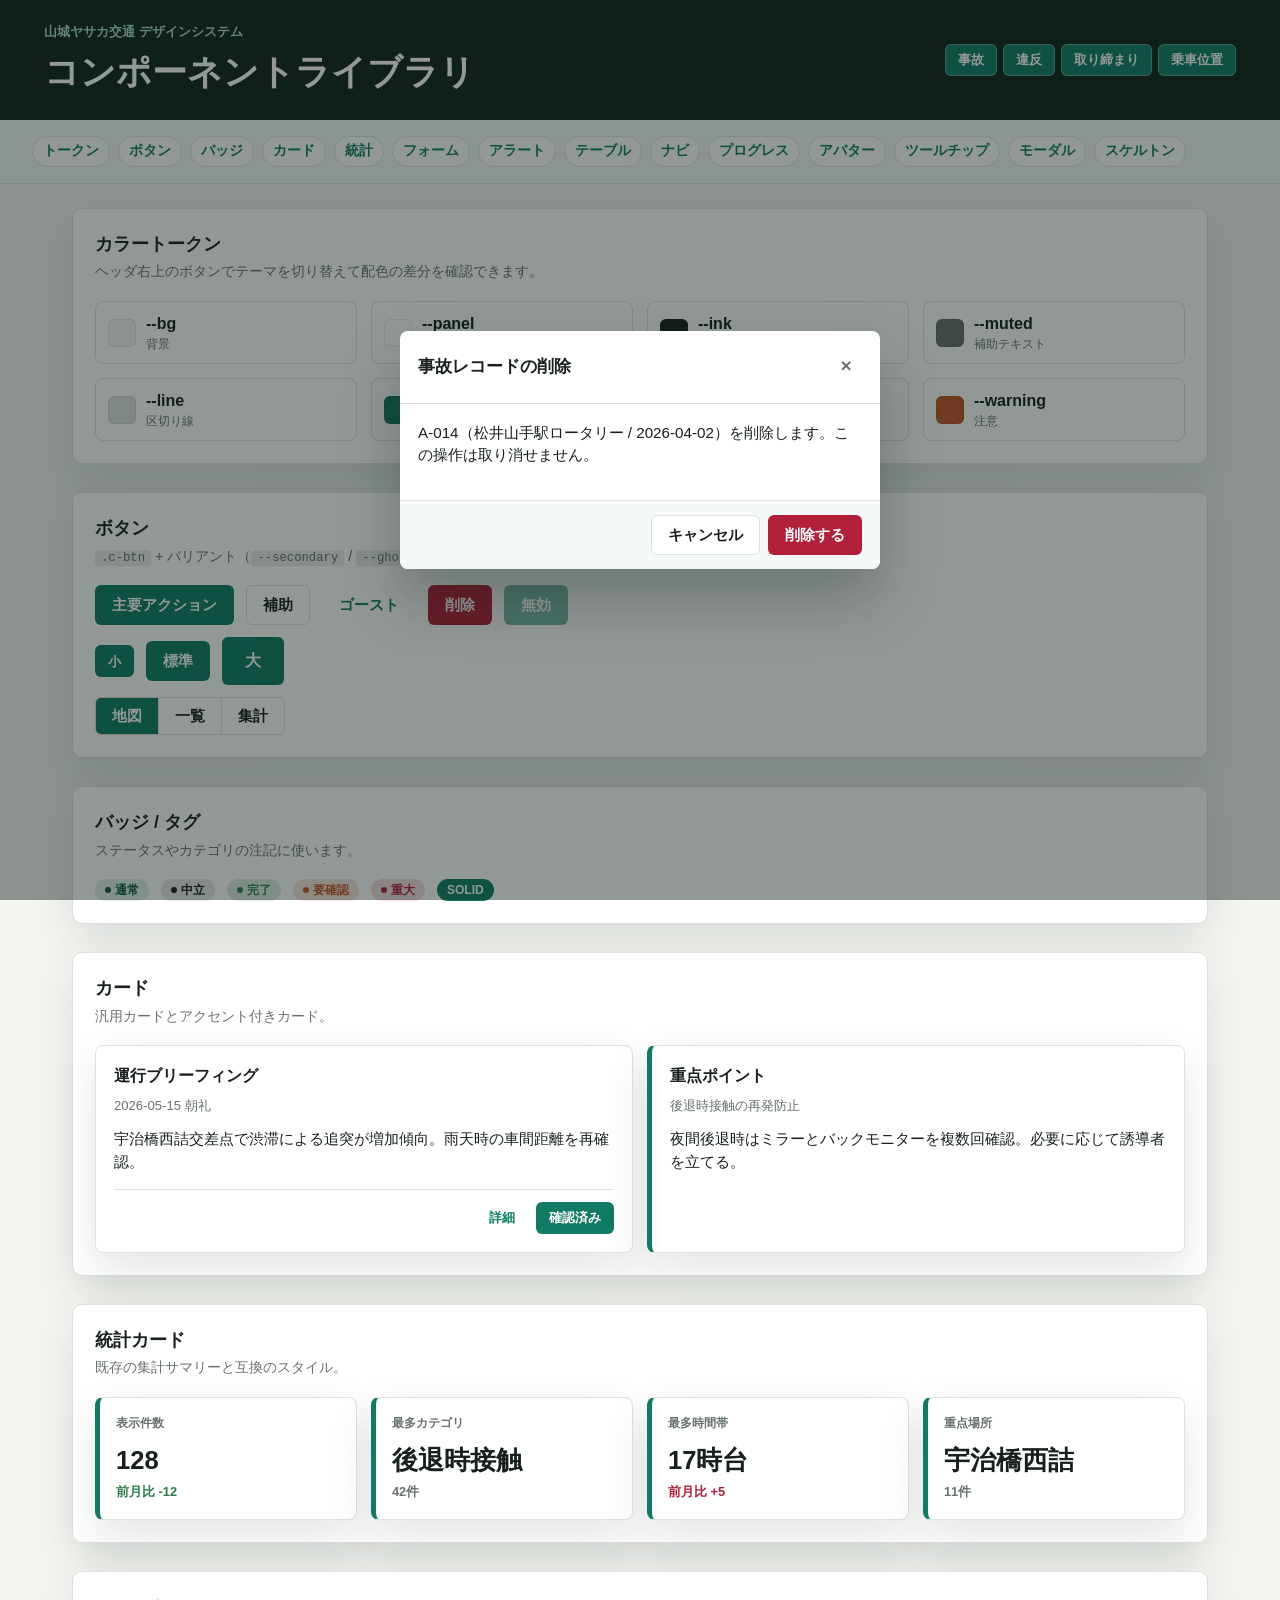
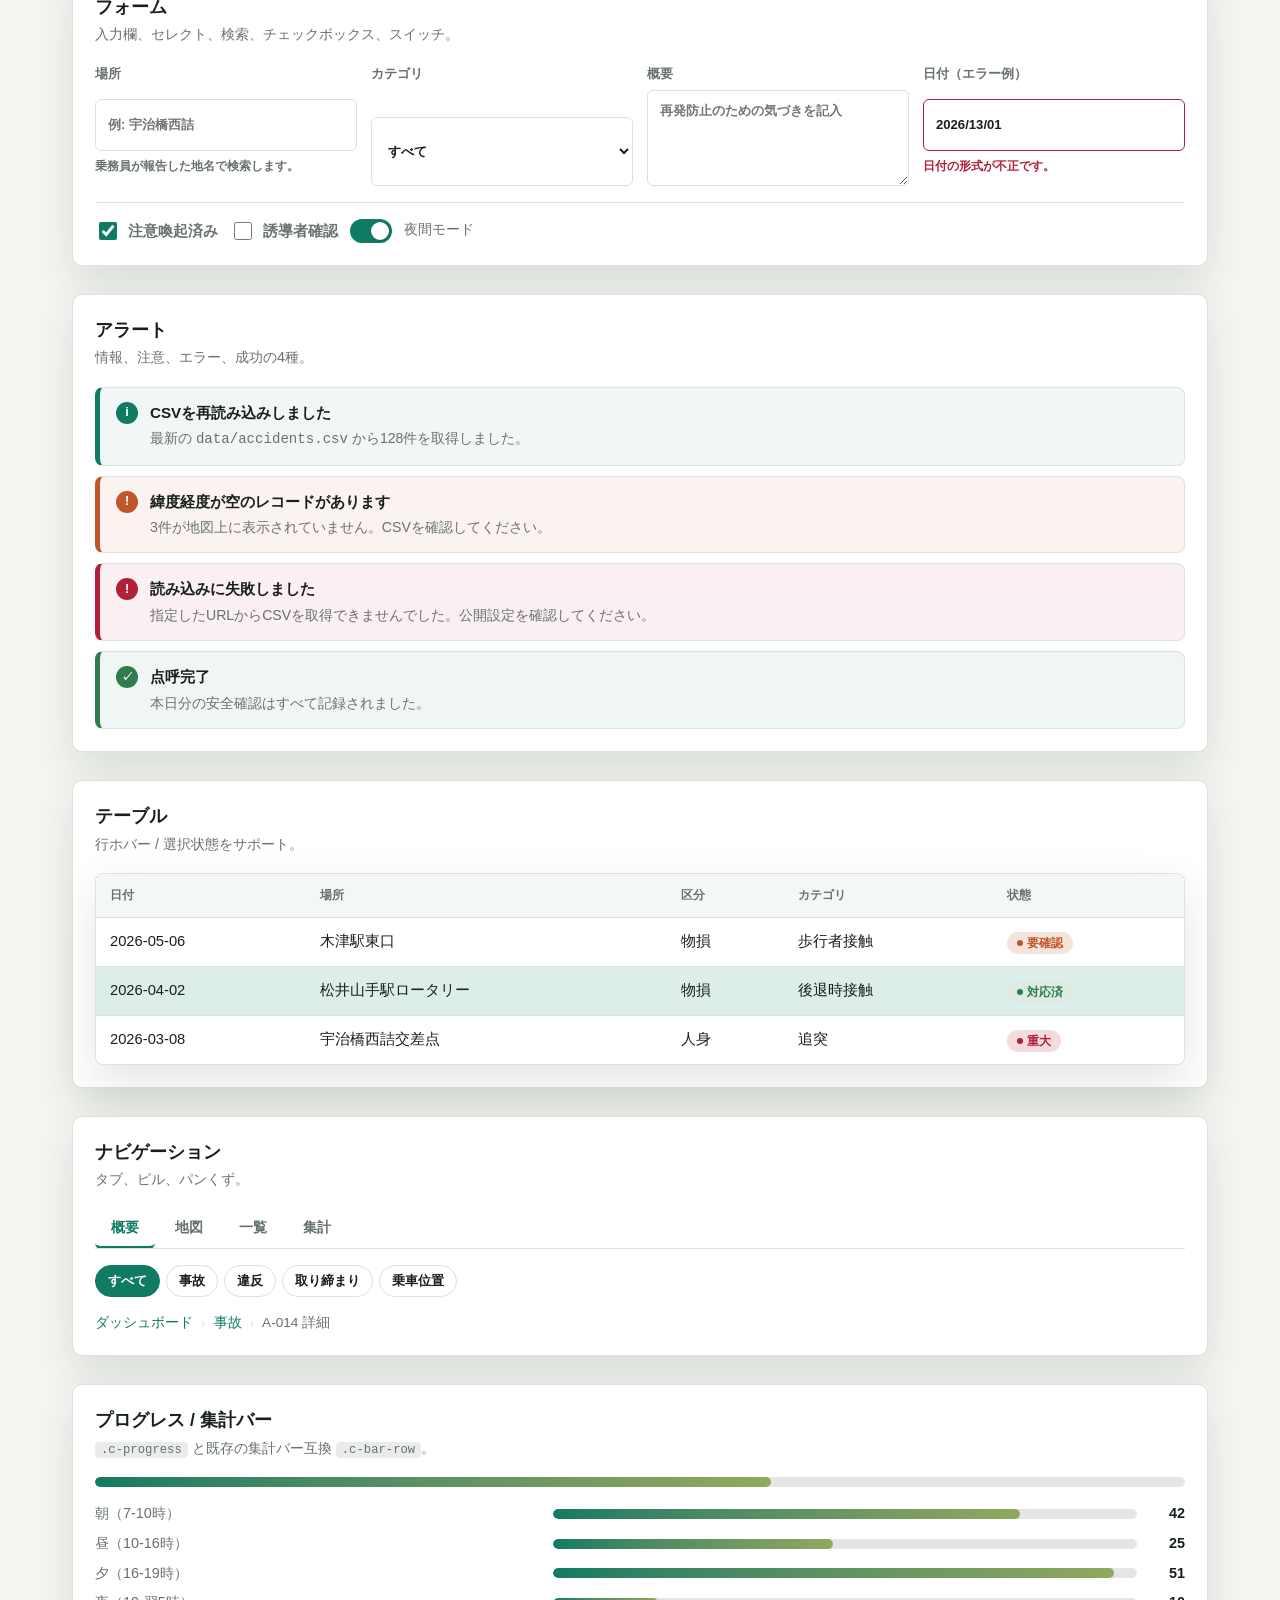
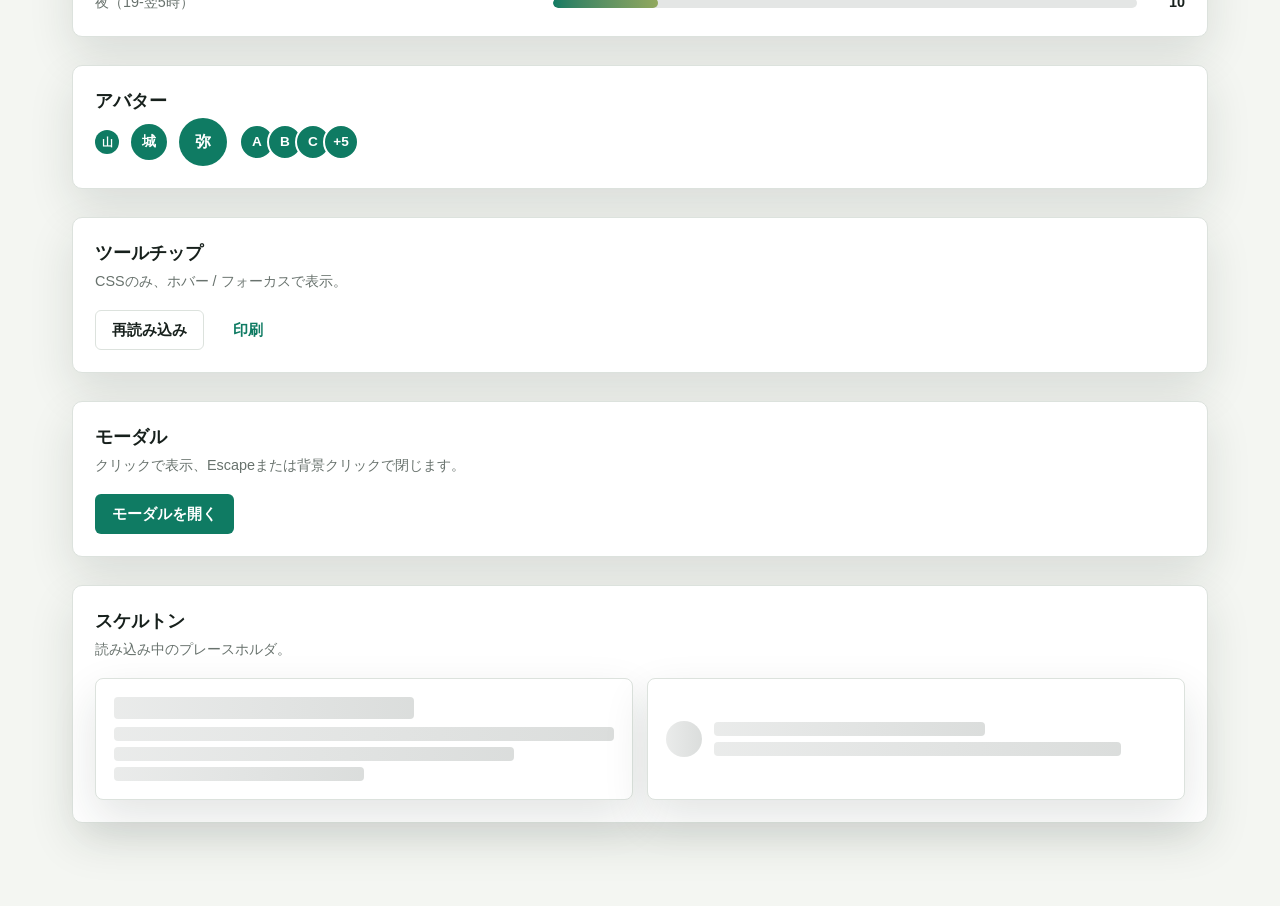
==== components.html @ 0c198033 "コンポーネントライブラリとショーケースページを追加 既存の styles.css のテーマ変数（--accent / --panel / --line など）に乗る形で、 ボタン・バッジ・カード・統計" ====
<!doctype html>
<html lang="ja">
  <head>
    <meta charset="utf-8">
    <meta name="viewport" content="width=device-width, initial-scale=1">
    <title>コンポーネントライブラリ | 山城ヤサカ交通</title>
    <link rel="stylesheet" href="./src/styles.css">
    <link rel="stylesheet" href="./src/components.css">
    <style>
      /* showcase-only layout */
      body { padding-bottom: 60px; }
      .showcase-main {
        padding: 24px clamp(12px, 3vw, 32px);
        display: grid;
        gap: 28px;
        max-width: 1200px;
        margin: 0 auto;
      }
      .showcase-section {
        background: var(--panel);
        border: 1px solid var(--line);
        border-radius: 10px;
        box-shadow: var(--shadow);
        padding: 22px;
      }
      .showcase-section > h2 {
        margin: 0 0 4px;
        font-size: 1.1rem;
      }
      .showcase-section > p.lede {
        margin: 0 0 18px;
        color: var(--muted);
        font-size: 0.9rem;
      }
      .showcase-row {
        display: flex;
        flex-wrap: wrap;
        gap: 12px;
        align-items: center;
        margin-bottom: 12px;
      }
      .showcase-row:last-child { margin-bottom: 0; }
      .showcase-grid {
        display: grid;
        gap: 14px;
        grid-template-columns: repeat(auto-fit, minmax(220px, 1fr));
      }
      .showcase-toc {
        display: flex;
        flex-wrap: wrap;
        gap: 8px;
        padding: 16px clamp(12px, 3vw, 32px);
        background: color-mix(in srgb, var(--accent) 6%, var(--panel));
        border-bottom: 1px solid var(--line);
      }
      .showcase-toc a {
        color: var(--accent);
        text-decoration: none;
        font-weight: 700;
        font-size: 0.85rem;
        padding: 4px 10px;
        border-radius: 999px;
        border: 1px solid var(--line);
        background: var(--panel);
      }
      .theme-picker {
        display: flex;
        gap: 6px;
      }
      .theme-picker button {
        min-height: 32px;
        padding: 0 12px;
        font-size: 0.82rem;
      }
      code.token {
        background: color-mix(in srgb, var(--muted) 14%, var(--panel));
        padding: 1px 6px;
        border-radius: 4px;
        font-size: 0.85em;
      }
      .swatch {
        display: flex;
        align-items: center;
        gap: 10px;
        padding: 10px 12px;
        border: 1px solid var(--line);
        border-radius: 8px;
        background: var(--panel);
      }
      .swatch__chip {
        width: 28px;
        height: 28px;
        border-radius: 6px;
        border: 1px solid rgba(0,0,0,0.08);
      }
      .swatch small {
        display: block;
        color: var(--muted);
        font-size: 0.72rem;
      }
    </style>
  </head>
  <body data-app="components" class="theme-accidents">
    <header class="app-header">
      <div>
        <p class="eyebrow">山城ヤサカ交通 デザインシステム</p>
        <h1>コンポーネントライブラリ</h1>
      </div>
      <div class="header-actions theme-picker" role="group" aria-label="テーマ切り替え">
        <button type="button" data-theme="theme-accidents" aria-pressed="true">事故</button>
        <button type="button" data-theme="theme-violations" aria-pressed="false">違反</button>
        <button type="button" data-theme="theme-enforcement" aria-pressed="false">取り締まり</button>
        <button type="button" data-theme="theme-pickups" aria-pressed="false">乗車位置</button>
      </div>
    </header>

    <nav class="showcase-toc" aria-label="セクション">
      <a href="#tokens">トークン</a>
      <a href="#buttons">ボタン</a>
      <a href="#badges">バッジ</a>
      <a href="#cards">カード</a>
      <a href="#stats">統計</a>
      <a href="#forms">フォーム</a>
      <a href="#alerts">アラート</a>
      <a href="#tables">テーブル</a>
      <a href="#nav">ナビ</a>
      <a href="#progress">プログレス</a>
      <a href="#avatars">アバター</a>
      <a href="#tooltip">ツールチップ</a>
      <a href="#modal">モーダル</a>
      <a href="#skeleton">スケルトン</a>
    </nav>

    <main class="showcase-main">

      <section class="showcase-section" id="tokens">
        <h2>カラートークン</h2>
        <p class="lede">ヘッダ右上のボタンでテーマを切り替えて配色の差分を確認できます。</p>
        <div class="showcase-grid">
          <div class="swatch"><span class="swatch__chip" style="background:var(--bg)"></span><div><strong>--bg</strong><small>背景</small></div></div>
          <div class="swatch"><span class="swatch__chip" style="background:var(--panel)"></span><div><strong>--panel</strong><small>パネル</small></div></div>
          <div class="swatch"><span class="swatch__chip" style="background:var(--ink)"></span><div><strong>--ink</strong><small>本文</small></div></div>
          <div class="swatch"><span class="swatch__chip" style="background:var(--muted)"></span><div><strong>--muted</strong><small>補助テキスト</small></div></div>
          <div class="swatch"><span class="swatch__chip" style="background:var(--line)"></span><div><strong>--line</strong><small>区切り線</small></div></div>
          <div class="swatch"><span class="swatch__chip" style="background:var(--accent)"></span><div><strong>--accent</strong><small>アクセント</small></div></div>
          <div class="swatch"><span class="swatch__chip" style="background:var(--accent-dark)"></span><div><strong>--accent-dark</strong><small>濃いアクセント</small></div></div>
          <div class="swatch"><span class="swatch__chip" style="background:var(--warning)"></span><div><strong>--warning</strong><small>注意</small></div></div>
        </div>
      </section>

      <section class="showcase-section" id="buttons">
        <h2>ボタン</h2>
        <p class="lede"><code class="token">.c-btn</code> + バリアント（<code class="token">--secondary</code> / <code class="token">--ghost</code> / <code class="token">--danger</code>）とサイズ（<code class="token">--sm</code> / <code class="token">--lg</code>）。</p>
        <div class="showcase-row">
          <button class="c-btn">主要アクション</button>
          <button class="c-btn c-btn--secondary">補助</button>
          <button class="c-btn c-btn--ghost">ゴースト</button>
          <button class="c-btn c-btn--danger">削除</button>
          <button class="c-btn" disabled>無効</button>
        </div>
        <div class="showcase-row">
          <button class="c-btn c-btn--sm">小</button>
          <button class="c-btn">標準</button>
          <button class="c-btn c-btn--lg">大</button>
        </div>
        <div class="showcase-row">
          <div class="c-btn-group" role="group" aria-label="表示切替">
            <button class="c-btn" aria-pressed="true">地図</button>
            <button class="c-btn" aria-pressed="false">一覧</button>
            <button class="c-btn" aria-pressed="false">集計</button>
          </div>
        </div>
      </section>

      <section class="showcase-section" id="badges">
        <h2>バッジ / タグ</h2>
        <p class="lede">ステータスやカテゴリの注記に使います。</p>
        <div class="showcase-row">
          <span class="c-badge">通常</span>
          <span class="c-badge c-badge--neutral">中立</span>
          <span class="c-badge c-badge--success">完了</span>
          <span class="c-badge c-badge--warning">要確認</span>
          <span class="c-badge c-badge--danger">重大</span>
          <span class="c-badge c-badge--solid c-badge--no-dot">SOLID</span>
        </div>
      </section>

      <section class="showcase-section" id="cards">
        <h2>カード</h2>
        <p class="lede">汎用カードとアクセント付きカード。</p>
        <div class="showcase-grid">
          <article class="c-card">
            <h3 class="c-card__title">運行ブリーフィング</h3>
            <p class="c-card__meta">2026-05-15 朝礼</p>
            <p class="c-card__body">宇治橋西詰交差点で渋滞による追突が増加傾向。雨天時の車間距離を再確認。</p>
            <footer class="c-card__footer">
              <button class="c-btn c-btn--ghost c-btn--sm">詳細</button>
              <button class="c-btn c-btn--sm">確認済み</button>
            </footer>
          </article>
          <article class="c-card c-card--accent">
            <h3 class="c-card__title">重点ポイント</h3>
            <p class="c-card__meta">後退時接触の再発防止</p>
            <p class="c-card__body">夜間後退時はミラーとバックモニターを複数回確認。必要に応じて誘導者を立てる。</p>
          </article>
        </div>
      </section>

      <section class="showcase-section" id="stats">
        <h2>統計カード</h2>
        <p class="lede">既存の集計サマリーと互換のスタイル。</p>
        <div class="showcase-grid">
          <article class="c-stat">
            <span class="c-stat__label">表示件数</span>
            <strong class="c-stat__value">128</strong>
            <span class="c-stat__delta c-stat__delta--down">前月比 -12</span>
          </article>
          <article class="c-stat">
            <span class="c-stat__label">最多カテゴリ</span>
            <strong class="c-stat__value">後退時接触</strong>
            <span class="c-stat__delta">42件</span>
          </article>
          <article class="c-stat">
            <span class="c-stat__label">最多時間帯</span>
            <strong class="c-stat__value">17時台</strong>
            <span class="c-stat__delta c-stat__delta--up">前月比 +5</span>
          </article>
          <article class="c-stat">
            <span class="c-stat__label">重点場所</span>
            <strong class="c-stat__value">宇治橋西詰</strong>
            <span class="c-stat__delta">11件</span>
          </article>
        </div>
      </section>

      <section class="showcase-section" id="forms">
        <h2>フォーム</h2>
        <p class="lede">入力欄、セレクト、検索、チェックボックス、スイッチ。</p>
        <div class="showcase-grid">
          <label class="c-field">
            <span class="c-label">場所</span>
            <input class="c-input" type="text" placeholder="例: 宇治橋西詰">
            <span class="c-field__hint">乗務員が報告した地名で検索します。</span>
          </label>
          <label class="c-field">
            <span class="c-label">カテゴリ</span>
            <select class="c-select">
              <option>すべて</option>
              <option>後退時接触</option>
              <option>追突</option>
              <option>歩行者接触</option>
            </select>
          </label>
          <label class="c-field">
            <span class="c-label">概要</span>
            <textarea class="c-textarea" placeholder="再発防止のための気づきを記入"></textarea>
          </label>
          <label class="c-field">
            <span class="c-label">日付（エラー例）</span>
            <input class="c-input c-input--invalid" type="text" value="2026/13/01">
            <span class="c-field__error">日付の形式が不正です。</span>
          </label>
        </div>
        <hr class="c-divider">
        <div class="showcase-row">
          <label class="c-check"><input type="checkbox" checked> 注意喚起済み</label>
          <label class="c-check"><input type="checkbox"> 誘導者確認</label>
          <label class="c-switch">
            <input type="checkbox" checked>
            <span class="c-switch__track"></span>
          </label>
          <span style="color:var(--muted);font-size:0.85rem;">夜間モード</span>
        </div>
      </section>

      <section class="showcase-section" id="alerts">
        <h2>アラート</h2>
        <p class="lede">情報、注意、エラー、成功の4種。</p>
        <div style="display:grid;gap:10px;">
          <div class="c-alert">
            <span class="c-alert__icon" aria-hidden="true">i</span>
            <div>
              <p class="c-alert__title">CSVを再読み込みしました</p>
              <p class="c-alert__body">最新の <code>data/accidents.csv</code> から128件を取得しました。</p>
            </div>
          </div>
          <div class="c-alert c-alert--warning">
            <span class="c-alert__icon" aria-hidden="true">!</span>
            <div>
              <p class="c-alert__title">緯度経度が空のレコードがあります</p>
              <p class="c-alert__body">3件が地図上に表示されていません。CSVを確認してください。</p>
            </div>
          </div>
          <div class="c-alert c-alert--danger">
            <span class="c-alert__icon" aria-hidden="true">!</span>
            <div>
              <p class="c-alert__title">読み込みに失敗しました</p>
              <p class="c-alert__body">指定したURLからCSVを取得できませんでした。公開設定を確認してください。</p>
            </div>
          </div>
          <div class="c-alert c-alert--success">
            <span class="c-alert__icon" aria-hidden="true">✓</span>
            <div>
              <p class="c-alert__title">点呼完了</p>
              <p class="c-alert__body">本日分の安全確認はすべて記録されました。</p>
            </div>
          </div>
        </div>
      </section>

      <section class="showcase-section" id="tables">
        <h2>テーブル</h2>
        <p class="lede">行ホバー / 選択状態をサポート。</p>
        <div class="c-table-wrap">
          <div class="c-table-scroll">
            <table class="c-table">
              <thead>
                <tr>
                  <th>日付</th>
                  <th>場所</th>
                  <th>区分</th>
                  <th>カテゴリ</th>
                  <th>状態</th>
                </tr>
              </thead>
              <tbody>
                <tr>
                  <td>2026-05-06</td>
                  <td>木津駅東口</td>
                  <td>物損</td>
                  <td>歩行者接触</td>
                  <td><span class="c-badge c-badge--warning">要確認</span></td>
                </tr>
                <tr class="is-selected">
                  <td>2026-04-02</td>
                  <td>松井山手駅ロータリー</td>
                  <td>物損</td>
                  <td>後退時接触</td>
                  <td><span class="c-badge c-badge--success">対応済</span></td>
                </tr>
                <tr>
                  <td>2026-03-08</td>
                  <td>宇治橋西詰交差点</td>
                  <td>人身</td>
                  <td>追突</td>
                  <td><span class="c-badge c-badge--danger">重大</span></td>
                </tr>
              </tbody>
            </table>
          </div>
        </div>
      </section>

      <section class="showcase-section" id="nav">
        <h2>ナビゲーション</h2>
        <p class="lede">タブ、ピル、パンくず。</p>
        <div class="c-tabs" role="tablist">
          <button class="c-tab" role="tab" aria-selected="true">概要</button>
          <button class="c-tab" role="tab" aria-selected="false">地図</button>
          <button class="c-tab" role="tab" aria-selected="false">一覧</button>
          <button class="c-tab" role="tab" aria-selected="false">集計</button>
        </div>
        <div style="height:16px"></div>
        <div class="c-pills">
          <button class="c-pill" aria-pressed="true">すべて</button>
          <button class="c-pill" aria-pressed="false">事故</button>
          <button class="c-pill" aria-pressed="false">違反</button>
          <button class="c-pill" aria-pressed="false">取り締まり</button>
          <button class="c-pill" aria-pressed="false">乗車位置</button>
        </div>
        <div style="height:16px"></div>
        <nav class="c-breadcrumb" aria-label="パンくず">
          <a href="#">ダッシュボード</a>
          <span class="c-breadcrumb__sep">›</span>
          <a href="#">事故</a>
          <span class="c-breadcrumb__sep">›</span>
          <span aria-current="page">A-014 詳細</span>
        </nav>
      </section>

      <section class="showcase-section" id="progress">
        <h2>プログレス / 集計バー</h2>
        <p class="lede"><code class="token">.c-progress</code> と既存の集計バー互換 <code class="token">.c-bar-row</code>。</p>
        <div class="c-progress" style="margin-bottom:16px"><div class="c-progress__bar" style="width:62%"></div></div>
        <div style="display:grid;gap:8px;">
          <div class="c-bar-row">
            <span>朝（7-10時）</span>
            <div class="c-progress"><div class="c-progress__bar" style="width:80%"></div></div>
            <strong>42</strong>
          </div>
          <div class="c-bar-row">
            <span>昼（10-16時）</span>
            <div class="c-progress"><div class="c-progress__bar" style="width:48%"></div></div>
            <strong>25</strong>
          </div>
          <div class="c-bar-row">
            <span>夕（16-19時）</span>
            <div class="c-progress"><div class="c-progress__bar" style="width:96%"></div></div>
            <strong>51</strong>
          </div>
          <div class="c-bar-row">
            <span>夜（19-翌5時）</span>
            <div class="c-progress"><div class="c-progress__bar" style="width:18%"></div></div>
            <strong>10</strong>
          </div>
        </div>
      </section>

      <section class="showcase-section" id="avatars">
        <h2>アバター</h2>
        <div class="showcase-row">
          <span class="c-avatar c-avatar--sm">山</span>
          <span class="c-avatar">城</span>
          <span class="c-avatar c-avatar--lg">弥</span>
          <div class="c-avatar-stack" aria-label="3名">
            <span class="c-avatar">A</span>
            <span class="c-avatar">B</span>
            <span class="c-avatar">C</span>
            <span class="c-avatar">+5</span>
          </div>
        </div>
      </section>

      <section class="showcase-section" id="tooltip">
        <h2>ツールチップ</h2>
        <p class="lede">CSSのみ、ホバー / フォーカスで表示。</p>
        <div class="showcase-row">
          <span class="c-tooltip">
            <button class="c-btn c-btn--secondary">再読み込み</button>
            <span class="c-tooltip__content" role="tooltip">data/*.csv を再取得</span>
          </span>
          <span class="c-tooltip">
            <button class="c-btn c-btn--ghost">印刷</button>
            <span class="c-tooltip__content" role="tooltip">A4で最適化されます</span>
          </span>
        </div>
      </section>

      <section class="showcase-section" id="modal">
        <h2>モーダル</h2>
        <p class="lede">クリックで表示、Escapeまたは背景クリックで閉じます。</p>
        <button class="c-btn" id="openModal">モーダルを開く</button>

        <div class="c-modal-backdrop" id="modalBackdrop" hidden>
          <div class="c-modal" role="dialog" aria-modal="true" aria-labelledby="modalTitle">
            <header class="c-modal__header">
              <h3 class="c-modal__title" id="modalTitle">事故レコードの削除</h3>
              <button class="c-modal__close" id="closeModal" aria-label="閉じる">×</button>
            </header>
            <div class="c-modal__body">
              <p>A-014（松井山手駅ロータリー / 2026-04-02）を削除します。この操作は取り消せません。</p>
            </div>
            <footer class="c-modal__footer">
              <button class="c-btn c-btn--secondary" data-modal-dismiss>キャンセル</button>
              <button class="c-btn c-btn--danger" data-modal-dismiss>削除する</button>
            </footer>
          </div>
        </div>
      </section>

      <section class="showcase-section" id="skeleton">
        <h2>スケルトン</h2>
        <p class="lede">読み込み中のプレースホルダ。</p>
        <div class="showcase-grid">
          <div class="c-card">
            <span class="c-skeleton c-skeleton--title"></span>
            <div style="height:8px"></div>
            <span class="c-skeleton"></span>
            <div style="height:6px"></div>
            <span class="c-skeleton" style="width:80%"></span>
            <div style="height:6px"></div>
            <span class="c-skeleton" style="width:50%"></span>
          </div>
          <div class="c-card" style="display:flex;gap:12px;align-items:center;">
            <span class="c-skeleton c-skeleton--circle"></span>
            <div style="flex:1;display:grid;gap:6px;">
              <span class="c-skeleton" style="width:60%"></span>
              <span class="c-skeleton" style="width:90%"></span>
            </div>
          </div>
        </div>
      </section>

    </main>

    <script>
      // テーマ切り替え
      const themes = ['theme-accidents','theme-violations','theme-enforcement','theme-pickups'];
      document.querySelectorAll('.theme-picker button').forEach(btn => {
        btn.addEventListener('click', () => {
          const next = btn.dataset.theme;
          themes.forEach(t => document.body.classList.remove(t));
          document.body.classList.add(next);
          document.querySelectorAll('.theme-picker button').forEach(b => {
            b.setAttribute('aria-pressed', b === btn ? 'true' : 'false');
          });
        });
      });

      // タブ / ピル / ボタングループのトグル
      document.querySelectorAll('[role="tablist"]').forEach(list => {
        list.addEventListener('click', e => {
          const tab = e.target.closest('[role="tab"]');
          if (!tab) return;
          list.querySelectorAll('[role="tab"]').forEach(t => t.setAttribute('aria-selected', t === tab ? 'true' : 'false'));
        });
      });
      document.querySelectorAll('.c-pills, .c-btn-group').forEach(group => {
        group.addEventListener('click', e => {
          const item = e.target.closest('.c-pill, .c-btn');
          if (!item || !group.contains(item)) return;
          group.querySelectorAll('.c-pill, .c-btn').forEach(b => b.setAttribute('aria-pressed', b === item ? 'true' : 'false'));
        });
      });

      // モーダル
      const backdrop = document.getElementById('modalBackdrop');
      const openModal = () => { backdrop.hidden = false; };
      const closeModal = () => { backdrop.hidden = true; };
      document.getElementById('openModal').addEventListener('click', openModal);
      document.getElementById('closeModal').addEventListener('click', closeModal);
      backdrop.addEventListener('click', e => { if (e.target === backdrop) closeModal(); });
      document.querySelectorAll('[data-modal-dismiss]').forEach(b => b.addEventListener('click', closeModal));
      document.addEventListener('keydown', e => { if (e.key === 'Escape') closeModal(); });
    </script>
  </body>
</html>
---- src/styles.css ----
:root {
  color-scheme: light;
  --bg: #f4f6f2;
  --panel: #ffffff;
  --ink: #17201c;
  --muted: #68726d;
  --line: #dce2dd;
  --accent: #0f7b63;
  --accent-dark: #095643;
  --warning: #c0572a;
  --shadow: 0 18px 45px rgba(26, 38, 33, 0.12);
}

.theme-violations {
  --bg: #f6f1ea;
  --panel: #fffdf9;
  --ink: #241d18;
  --muted: #786b61;
  --line: #e6d9cc;
  --accent: #9a4f1f;
  --accent-dark: #65310f;
  --warning: #b21f38;
  --shadow: 0 18px 42px rgba(64, 42, 24, 0.12);
}

.theme-enforcement {
  --bg: #eef4f6;
  --panel: #ffffff;
  --ink: #152025;
  --muted: #61717a;
  --line: #d5e1e6;
  --accent: #246b86;
  --accent-dark: #17485b;
  --warning: #7d4bb3;
  --shadow: 0 18px 42px rgba(19, 49, 61, 0.12);
}

.theme-pickups {
  --bg: #f2f2f7;
  --panel: #ffffff;
  --ink: #1f1d2a;
  --muted: #6d6878;
  --line: #dedbe8;
  --accent: #5c5aa7;
  --accent-dark: #37356f;
  --warning: #b35d2d;
  --shadow: 0 18px 42px rgba(42, 38, 78, 0.12);
}

* {
  box-sizing: border-box;
}

body {
  margin: 0;
  background: var(--bg);
  color: var(--ink);
  font-family: "BIZ UDPGothic", "Yu Gothic UI", "Segoe UI", "Hiragino Kaku Gothic ProN", Meiryo, sans-serif;
  line-height: 1.5;
}

button,
input,
select {
  font: inherit;
}

.app-header {
  display: flex;
  align-items: center;
  justify-content: space-between;
  gap: 20px;
  padding: 22px clamp(16px, 4vw, 44px);
  background: #10231d;
  color: #fff;
}

.app-nav {
  display: flex;
  gap: 8px;
  overflow-x: auto;
  border-bottom: 1px solid var(--line);
  background: color-mix(in srgb, var(--panel) 86%, var(--bg));
  padding: 10px clamp(12px, 3vw, 32px);
}

.app-nav a {
  display: inline-flex;
  min-height: 36px;
  align-items: center;
  border: 1px solid var(--line);
  border-radius: 6px;
  background: var(--panel);
  color: var(--ink);
  font-size: 0.9rem;
  font-weight: 700;
  padding: 0 14px;
  text-decoration: none;
  white-space: nowrap;
}

.app-nav a.is-active {
  border-color: var(--accent);
  background: var(--accent);
  color: #fff;
}

.eyebrow {
  margin: 0 0 4px;
  color: #a6d8c9;
  font-size: 0.82rem;
  font-weight: 700;
}

h1,
h2,
p {
  margin-top: 0;
}

h1 {
  margin-bottom: 0;
  font-size: clamp(1.4rem, 3vw, 2.2rem);
  letter-spacing: 0;
}

h2 {
  margin-bottom: 12px;
  font-size: 1rem;
}

.header-actions {
  display: flex;
  flex-wrap: wrap;
  gap: 10px;
}

.file-button,
button {
  display: inline-flex;
  min-height: 40px;
  align-items: center;
  justify-content: center;
  border: 1px solid rgba(255, 255, 255, 0.28);
  border-radius: 6px;
  background: var(--accent);
  color: #fff;
  cursor: pointer;
  font-weight: 700;
  padding: 0 14px;
}

.file-button input {
  display: none;
}

.dashboard {
  display: grid;
  gap: 18px;
  padding: 18px clamp(12px, 3vw, 32px) 32px;
}

.data-source {
  display: flex;
  align-items: center;
  justify-content: space-between;
  gap: 16px;
  border: 1px solid var(--line);
  border-radius: 8px;
  background: #ffffff;
  box-shadow: var(--shadow);
  padding: 14px 16px;
}

.data-source span {
  color: var(--muted);
  display: block;
  font-size: 0.78rem;
  font-weight: 700;
}

.data-source strong {
  display: block;
  margin-top: 3px;
}

.data-source p {
  color: var(--muted);
  margin: 0;
  text-align: right;
}

.filters,
.table-panel,
.insight-panel,
.map-panel {
  background: var(--panel);
  border: 1px solid var(--line);
  border-radius: 8px;
  box-shadow: var(--shadow);
}

.filters {
  padding: 16px;
}

.filter-grid {
  display: grid;
  grid-template-columns: repeat(4, minmax(120px, 1fr)) minmax(220px, 1.4fr);
  gap: 12px;
}

label {
  display: grid;
  gap: 6px;
  color: var(--muted);
  font-size: 0.82rem;
  font-weight: 700;
}

select,
input[type="search"] {
  width: 100%;
  min-height: 42px;
  border: 1px solid var(--line);
  border-radius: 6px;
  background: #fff;
  color: var(--ink);
  padding: 0 10px;
}

.summary {
  display: grid;
  grid-template-columns: repeat(4, minmax(0, 1fr));
  gap: 12px;
}

.summary article {
  min-height: 88px;
  border-left: 5px solid var(--accent);
  border-radius: 8px;
  background: var(--panel);
  box-shadow: var(--shadow);
  padding: 16px;
}

.summary span {
  color: var(--muted);
  display: block;
  font-size: 0.78rem;
  font-weight: 700;
}

.summary strong {
  display: block;
  margin-top: 8px;
  font-size: clamp(1.2rem, 2vw, 1.8rem);
}

.workspace {
  display: grid;
  grid-template-columns: minmax(0, 1.7fr) minmax(320px, 0.85fr);
  gap: 18px;
  align-items: stretch;
}

.map-panel {
  overflow: hidden;
  min-height: 560px;
}

#map {
  width: 100%;
  height: 100%;
  min-height: 560px;
}

.map-message {
  display: grid;
  min-height: inherit;
  place-items: center;
  padding: 24px;
  color: var(--muted);
  font-weight: 700;
  text-align: center;
}

.popup-meta {
  display: grid;
  grid-template-columns: auto 1fr;
  gap: 3px 8px;
  margin: 8px 0 0;
}

.popup-meta dt {
  color: var(--muted);
  font-weight: 700;
}

.popup-meta dd {
  margin: 0;
}

.maplibregl-popup-content {
  border-radius: 8px;
  box-shadow: 0 10px 28px rgba(23, 32, 28, 0.2);
  color: var(--ink);
  font-family: inherit;
}

.maplibregl-ctrl-group {
  border-radius: 6px;
}

.insight-panel {
  display: grid;
  align-content: start;
  gap: 18px;
  padding: 18px;
}

.bar-list {
  display: grid;
  gap: 8px;
  color: var(--muted);
  font-size: 0.9rem;
}

.bar-row {
  display: grid;
  grid-template-columns: minmax(92px, 1fr) minmax(90px, 1.3fr) 32px;
  gap: 8px;
  align-items: center;
}

.bar-label {
  overflow: hidden;
  text-overflow: ellipsis;
  white-space: nowrap;
}

.bar-track {
  height: 10px;
  overflow: hidden;
  border-radius: 999px;
  background: #e7ece8;
}

.bar-track span {
  display: block;
  height: 100%;
  border-radius: inherit;
  background: linear-gradient(90deg, var(--accent), color-mix(in srgb, var(--accent) 40%, #e8c65a));
}

.bar-row strong {
  color: var(--ink);
  text-align: right;
}

.prevention-list {
  display: grid;
  gap: 10px;
  margin: 0;
  padding-left: 18px;
}

.prevention-list li::marker {
  color: var(--warning);
}

.table-panel {
  overflow: hidden;
}

.table-heading {
  display: flex;
  align-items: center;
  justify-content: space-between;
  gap: 16px;
  padding: 16px 18px 0;
}

.table-heading p {
  color: var(--muted);
  font-size: 0.9rem;
}

.table-wrap {
  overflow-x: auto;
}

table {
  width: 100%;
  min-width: 880px;
  border-collapse: collapse;
}

th,
td {
  border-top: 1px solid var(--line);
  padding: 12px 14px;
  text-align: left;
  vertical-align: top;
}

th {
  background: #f9faf7;
  color: var(--muted);
  font-size: 0.78rem;
}

tbody tr {
  cursor: pointer;
}

tbody tr:hover,
tbody tr.is-selected {
  background: #eaf5ef;
}

@media (max-width: 980px) {
  .app-header,
  .data-source,
  .table-heading {
    align-items: flex-start;
    flex-direction: column;
  }

  .data-source p {
    text-align: left;
  }

  .filter-grid,
  .summary,
  .workspace {
    grid-template-columns: 1fr;
  }

  .map-panel,
  #map {
    min-height: 420px;
  }
}

@media (max-width: 600px) {
  .dashboard {
    padding-inline: 10px;
  }

  .filters,
  .insight-panel {
    padding: 12px;
  }

  .summary article {
    min-height: auto;
  }

  .bar-row {
    grid-template-columns: minmax(72px, 1fr) minmax(80px, 1fr) 28px;
  }
}

@media print {
  body {
    background: #fff;
    color: #000;
  }

  .app-header,
  .app-nav,
  .filters,
  .header-actions {
    box-shadow: none;
  }

  .header-actions {
    display: none !important;
  }

  .app-nav {
    display: none;
  }

  .dashboard {
    display: block;
    padding: 0;
  }

  .summary,
  .workspace {
    display: grid;
    grid-template-columns: repeat(2, 1fr);
    gap: 10px;
    margin: 12px 0;
  }

  .filters,
  .data-source,
  .table-panel,
  .insight-panel,
  .map-panel,
  .summary article {
    break-inside: avoid;
    border: 1px solid #aaa;
    box-shadow: none;
  }

  .map-panel,
  #map {
    min-height: 360px;
  }

  table {
    min-width: 0;
    font-size: 0.78rem;
  }

  th,
  td {
    padding: 6px;
  }
}
---- src/components.css ----
/* 山城ヤサカ交通 コンポーネントライブラリ
   既存の styles.css と同じトークン体系（--bg / --panel / --ink / --muted / --line / --accent / --warning / --shadow）に乗ります。
   テーマクラス（.theme-accidents / .theme-violations / .theme-enforcement / .theme-pickups）で配色を切り替えられます。 */

:root {
  --c-radius: 8px;
  --c-radius-sm: 6px;
  --c-radius-lg: 12px;
  --c-radius-pill: 999px;
  --c-gap: 12px;
  --c-success: #2f7d4f;
  --c-danger: #b21f38;
  --c-info: #246b86;
  --c-focus: 0 0 0 3px color-mix(in srgb, var(--accent) 35%, transparent);
}

.theme-accidents {
  --bg: #f4f6f2;
  --panel: #ffffff;
  --ink: #17201c;
  --muted: #68726d;
  --line: #dce2dd;
  --accent: #0f7b63;
  --accent-dark: #095643;
  --warning: #c0572a;
  --shadow: 0 18px 45px rgba(26, 38, 33, 0.12);
}

/* ─────────── ボタン ─────────── */

.c-btn {
  display: inline-flex;
  align-items: center;
  justify-content: center;
  gap: 6px;
  min-height: 40px;
  border: 1px solid transparent;
  border-radius: var(--c-radius-sm);
  background: var(--accent);
  color: #fff;
  font-family: inherit;
  font-weight: 700;
  font-size: 0.92rem;
  padding: 0 16px;
  cursor: pointer;
  text-decoration: none;
  transition: background 120ms ease, border-color 120ms ease, color 120ms ease;
}

.c-btn:hover {
  background: var(--accent-dark);
}

.c-btn:focus-visible {
  outline: none;
  box-shadow: var(--c-focus);
}

.c-btn:disabled,
.c-btn[aria-disabled="true"] {
  opacity: 0.55;
  cursor: not-allowed;
}

.c-btn--secondary {
  background: var(--panel);
  border-color: var(--line);
  color: var(--ink);
}

.c-btn--secondary:hover {
  background: color-mix(in srgb, var(--accent) 8%, var(--panel));
  border-color: var(--accent);
}

.c-btn--ghost {
  background: transparent;
  color: var(--accent);
}

.c-btn--ghost:hover {
  background: color-mix(in srgb, var(--accent) 10%, transparent);
}

.c-btn--danger {
  background: var(--c-danger);
}

.c-btn--danger:hover {
  background: color-mix(in srgb, var(--c-danger) 80%, #000);
}

.c-btn--sm {
  min-height: 32px;
  font-size: 0.82rem;
  padding: 0 12px;
}

.c-btn--lg {
  min-height: 48px;
  font-size: 1rem;
  padding: 0 22px;
}

.c-btn--block {
  width: 100%;
}

.c-btn-group {
  display: inline-flex;
  border: 1px solid var(--line);
  border-radius: var(--c-radius-sm);
  overflow: hidden;
  background: var(--panel);
}

.c-btn-group .c-btn {
  border-radius: 0;
  background: transparent;
  color: var(--ink);
  border: none;
  border-left: 1px solid var(--line);
  min-height: 36px;
}

.c-btn-group .c-btn:first-child {
  border-left: none;
}

.c-btn-group .c-btn[aria-pressed="true"] {
  background: var(--accent);
  color: #fff;
}

/* ─────────── バッジ / タグ ─────────── */

.c-badge {
  display: inline-flex;
  align-items: center;
  gap: 4px;
  min-height: 22px;
  padding: 2px 10px;
  border-radius: var(--c-radius-pill);
  background: color-mix(in srgb, var(--accent) 14%, var(--panel));
  color: var(--accent-dark);
  font-size: 0.75rem;
  font-weight: 700;
  line-height: 1;
  white-space: nowrap;
}

.c-badge--neutral {
  background: color-mix(in srgb, var(--muted) 18%, var(--panel));
  color: var(--ink);
}

.c-badge--success {
  background: color-mix(in srgb, var(--c-success) 16%, var(--panel));
  color: var(--c-success);
}

.c-badge--warning {
  background: color-mix(in srgb, var(--warning) 16%, var(--panel));
  color: var(--warning);
}

.c-badge--danger {
  background: color-mix(in srgb, var(--c-danger) 16%, var(--panel));
  color: var(--c-danger);
}

.c-badge--solid {
  background: var(--accent);
  color: #fff;
}

.c-badge::before {
  content: "";
  display: inline-block;
  width: 6px;
  height: 6px;
  border-radius: 50%;
  background: currentColor;
}

.c-badge--no-dot::before {
  display: none;
}

/* ─────────── カード / パネル ─────────── */

.c-card {
  background: var(--panel);
  border: 1px solid var(--line);
  border-radius: var(--c-radius);
  box-shadow: var(--shadow);
  padding: 18px;
}

.c-card__title {
  margin: 0 0 8px;
  font-size: 1rem;
  font-weight: 700;
}

.c-card__meta {
  color: var(--muted);
  font-size: 0.82rem;
  margin: 0 0 12px;
}

.c-card__body {
  font-size: 0.95rem;
}

.c-card__footer {
  display: flex;
  justify-content: flex-end;
  gap: 8px;
  margin-top: 14px;
  padding-top: 12px;
  border-top: 1px solid var(--line);
}

.c-card--accent {
  border-left: 5px solid var(--accent);
}

/* 統計カード（既存 .summary article 互換） */

.c-stat {
  background: var(--panel);
  border: 1px solid var(--line);
  border-left: 5px solid var(--accent);
  border-radius: var(--c-radius);
  box-shadow: var(--shadow);
  padding: 16px;
  min-height: 88px;
}

.c-stat__label {
  display: block;
  color: var(--muted);
  font-size: 0.78rem;
  font-weight: 700;
}

.c-stat__value {
  display: block;
  margin-top: 8px;
  font-size: clamp(1.2rem, 2vw, 1.8rem);
  font-weight: 700;
}

.c-stat__delta {
  margin-top: 4px;
  font-size: 0.8rem;
  font-weight: 700;
  color: var(--muted);
}

.c-stat__delta--up {
  color: var(--c-danger);
}

.c-stat__delta--down {
  color: var(--c-success);
}

/* ─────────── フォーム ─────────── */

.c-field {
  display: grid;
  gap: 6px;
}

.c-label {
  color: var(--muted);
  font-size: 0.82rem;
  font-weight: 700;
}

.c-input,
.c-select,
.c-textarea {
  width: 100%;
  min-height: 42px;
  border: 1px solid var(--line);
  border-radius: var(--c-radius-sm);
  background: #fff;
  color: var(--ink);
  font: inherit;
  padding: 0 12px;
}

.c-textarea {
  min-height: 96px;
  padding: 10px 12px;
  resize: vertical;
}

.c-input:focus,
.c-select:focus,
.c-textarea:focus {
  outline: none;
  border-color: var(--accent);
  box-shadow: var(--c-focus);
}

.c-input--invalid {
  border-color: var(--c-danger);
}

.c-field__hint {
  color: var(--muted);
  font-size: 0.78rem;
}

.c-field__error {
  color: var(--c-danger);
  font-size: 0.78rem;
  font-weight: 700;
}

.c-check {
  display: inline-flex;
  align-items: center;
  gap: 8px;
  font-size: 0.92rem;
  cursor: pointer;
}

.c-check input {
  width: 18px;
  height: 18px;
  accent-color: var(--accent);
}

.c-switch {
  position: relative;
  display: inline-block;
  width: 42px;
  height: 24px;
}

.c-switch input {
  position: absolute;
  opacity: 0;
  inset: 0;
  margin: 0;
  cursor: pointer;
}

.c-switch__track {
  display: block;
  width: 100%;
  height: 100%;
  background: color-mix(in srgb, var(--muted) 30%, var(--panel));
  border-radius: var(--c-radius-pill);
  transition: background 120ms ease;
}

.c-switch__track::after {
  content: "";
  position: absolute;
  top: 3px;
  left: 3px;
  width: 18px;
  height: 18px;
  background: #fff;
  border-radius: 50%;
  box-shadow: 0 1px 3px rgba(0, 0, 0, 0.2);
  transition: transform 120ms ease;
}

.c-switch input:checked + .c-switch__track {
  background: var(--accent);
}

.c-switch input:checked + .c-switch__track::after {
  transform: translateX(18px);
}

.c-switch input:focus-visible + .c-switch__track {
  box-shadow: var(--c-focus);
}

/* ─────────── アラート / バナー ─────────── */

.c-alert {
  display: flex;
  gap: 12px;
  align-items: flex-start;
  border: 1px solid var(--line);
  border-left: 5px solid var(--accent);
  border-radius: var(--c-radius);
  background: color-mix(in srgb, var(--accent) 6%, var(--panel));
  padding: 14px 16px;
}

.c-alert__icon {
  flex: 0 0 auto;
  width: 22px;
  height: 22px;
  border-radius: 50%;
  background: var(--accent);
  color: #fff;
  display: grid;
  place-items: center;
  font-weight: 700;
  font-size: 0.78rem;
}

.c-alert__title {
  margin: 0 0 4px;
  font-weight: 700;
  font-size: 0.95rem;
}

.c-alert__body {
  margin: 0;
  color: var(--muted);
  font-size: 0.88rem;
}

.c-alert--warning {
  border-left-color: var(--warning);
  background: color-mix(in srgb, var(--warning) 7%, var(--panel));
}

.c-alert--warning .c-alert__icon {
  background: var(--warning);
}

.c-alert--danger {
  border-left-color: var(--c-danger);
  background: color-mix(in srgb, var(--c-danger) 7%, var(--panel));
}

.c-alert--danger .c-alert__icon {
  background: var(--c-danger);
}

.c-alert--success {
  border-left-color: var(--c-success);
  background: color-mix(in srgb, var(--c-success) 7%, var(--panel));
}

.c-alert--success .c-alert__icon {
  background: var(--c-success);
}

/* ─────────── テーブル ─────────── */

.c-table-wrap {
  overflow: hidden;
  border: 1px solid var(--line);
  border-radius: var(--c-radius);
  background: var(--panel);
  box-shadow: var(--shadow);
}

.c-table-scroll {
  overflow-x: auto;
}

.c-table {
  width: 100%;
  border-collapse: collapse;
}

.c-table th,
.c-table td {
  border-top: 1px solid var(--line);
  padding: 12px 14px;
  text-align: left;
  vertical-align: top;
  font-size: 0.92rem;
}

.c-table thead th {
  background: color-mix(in srgb, var(--accent) 5%, var(--panel));
  color: var(--muted);
  font-size: 0.78rem;
  border-top: none;
}

.c-table tbody tr:hover {
  background: color-mix(in srgb, var(--accent) 8%, var(--panel));
}

.c-table tbody tr.is-selected {
  background: color-mix(in srgb, var(--accent) 14%, var(--panel));
}

/* ─────────── ナビ / タブ / パンくず ─────────── */

.c-tabs {
  display: flex;
  gap: 4px;
  border-bottom: 1px solid var(--line);
  overflow-x: auto;
}

.c-tab {
  display: inline-flex;
  align-items: center;
  min-height: 40px;
  padding: 0 16px;
  border: none;
  background: transparent;
  color: var(--muted);
  font-weight: 700;
  font-size: 0.9rem;
  cursor: pointer;
  border-bottom: 3px solid transparent;
  margin-bottom: -1px;
}

.c-tab[aria-selected="true"] {
  color: var(--accent);
  border-bottom-color: var(--accent);
}

.c-tab:focus-visible {
  outline: none;
  background: color-mix(in srgb, var(--accent) 8%, transparent);
}

.c-pills {
  display: flex;
  flex-wrap: wrap;
  gap: 6px;
}

.c-pill {
  display: inline-flex;
  align-items: center;
  min-height: 32px;
  padding: 0 12px;
  border: 1px solid var(--line);
  border-radius: var(--c-radius-pill);
  background: var(--panel);
  color: var(--ink);
  font-size: 0.82rem;
  font-weight: 700;
  cursor: pointer;
}

.c-pill[aria-pressed="true"] {
  border-color: var(--accent);
  background: var(--accent);
  color: #fff;
}

.c-breadcrumb {
  display: flex;
  flex-wrap: wrap;
  gap: 6px 8px;
  align-items: center;
  color: var(--muted);
  font-size: 0.85rem;
}

.c-breadcrumb a {
  color: var(--accent);
  text-decoration: none;
}

.c-breadcrumb a:hover {
  text-decoration: underline;
}

.c-breadcrumb__sep {
  color: var(--line);
}

/* ─────────── アバター ─────────── */

.c-avatar {
  display: inline-grid;
  place-items: center;
  width: 36px;
  height: 36px;
  border-radius: 50%;
  background: var(--accent);
  color: #fff;
  font-weight: 700;
  font-size: 0.85rem;
  overflow: hidden;
}

.c-avatar--sm {
  width: 24px;
  height: 24px;
  font-size: 0.7rem;
}

.c-avatar--lg {
  width: 48px;
  height: 48px;
  font-size: 1rem;
}

.c-avatar-stack {
  display: inline-flex;
}

.c-avatar-stack .c-avatar {
  border: 2px solid var(--panel);
  margin-left: -8px;
}

.c-avatar-stack .c-avatar:first-child {
  margin-left: 0;
}

/* ─────────── プログレス / バーリスト ─────────── */

.c-progress {
  height: 10px;
  border-radius: var(--c-radius-pill);
  background: color-mix(in srgb, var(--muted) 18%, var(--panel));
  overflow: hidden;
}

.c-progress__bar {
  height: 100%;
  background: linear-gradient(90deg, var(--accent), color-mix(in srgb, var(--accent) 40%, #e8c65a));
  border-radius: inherit;
}

.c-bar-row {
  display: grid;
  grid-template-columns: minmax(92px, 1fr) minmax(90px, 1.3fr) 40px;
  gap: 8px;
  align-items: center;
  color: var(--muted);
  font-size: 0.9rem;
}

.c-bar-row strong {
  color: var(--ink);
  text-align: right;
}

/* ─────────── ツールチップ ─────────── */

.c-tooltip {
  position: relative;
  display: inline-block;
}

.c-tooltip__content {
  position: absolute;
  bottom: calc(100% + 8px);
  left: 50%;
  transform: translateX(-50%);
  background: var(--ink);
  color: #fff;
  font-size: 0.78rem;
  padding: 6px 10px;
  border-radius: var(--c-radius-sm);
  white-space: nowrap;
  opacity: 0;
  pointer-events: none;
  transition: opacity 120ms ease;
}

.c-tooltip__content::after {
  content: "";
  position: absolute;
  top: 100%;
  left: 50%;
  transform: translateX(-50%);
  border: 5px solid transparent;
  border-top-color: var(--ink);
}

.c-tooltip:hover .c-tooltip__content,
.c-tooltip:focus-within .c-tooltip__content {
  opacity: 1;
}

/* ─────────── モーダル（静的デモ） ─────────── */

.c-modal-backdrop {
  position: fixed;
  inset: 0;
  background: rgba(15, 28, 24, 0.45);
  display: grid;
  place-items: center;
  padding: 20px;
  z-index: 50;
}

.c-modal {
  width: min(480px, 100%);
  background: var(--panel);
  border-radius: var(--c-radius);
  box-shadow: 0 30px 60px rgba(15, 28, 24, 0.28);
  overflow: hidden;
}

.c-modal__header {
  display: flex;
  align-items: center;
  justify-content: space-between;
  gap: 12px;
  padding: 16px 18px;
  border-bottom: 1px solid var(--line);
}

.c-modal__title {
  margin: 0;
  font-size: 1.05rem;
  font-weight: 700;
}

.c-modal__close {
  border: none;
  background: transparent;
  color: var(--muted);
  font-size: 1.2rem;
  cursor: pointer;
  width: 32px;
  height: 32px;
  border-radius: var(--c-radius-sm);
}

.c-modal__close:hover {
  background: color-mix(in srgb, var(--muted) 14%, var(--panel));
}

.c-modal__body {
  padding: 18px;
  color: var(--ink);
  font-size: 0.95rem;
}

.c-modal__footer {
  display: flex;
  justify-content: flex-end;
  gap: 8px;
  padding: 14px 18px;
  background: color-mix(in srgb, var(--accent) 4%, var(--panel));
  border-top: 1px solid var(--line);
}

/* ─────────── 区切り ─────────── */

.c-divider {
  border: none;
  border-top: 1px solid var(--line);
  margin: 16px 0;
}

/* ─────────── スケルトン ─────────── */

.c-skeleton {
  display: block;
  height: 14px;
  border-radius: 4px;
  background: linear-gradient(90deg,
    color-mix(in srgb, var(--muted) 14%, var(--panel)) 0%,
    color-mix(in srgb, var(--muted) 24%, var(--panel)) 50%,
    color-mix(in srgb, var(--muted) 14%, var(--panel)) 100%);
  background-size: 200% 100%;
  animation: c-skeleton-shimmer 1.4s infinite linear;
}

.c-skeleton--title {
  height: 22px;
  width: 60%;
}

.c-skeleton--circle {
  width: 36px;
  height: 36px;
  border-radius: 50%;
}

@keyframes c-skeleton-shimmer {
  0% { background-position: 200% 0; }
  100% { background-position: -200% 0; }
}

@media (prefers-reduced-motion: reduce) {
  .c-skeleton { animation: none; }
}
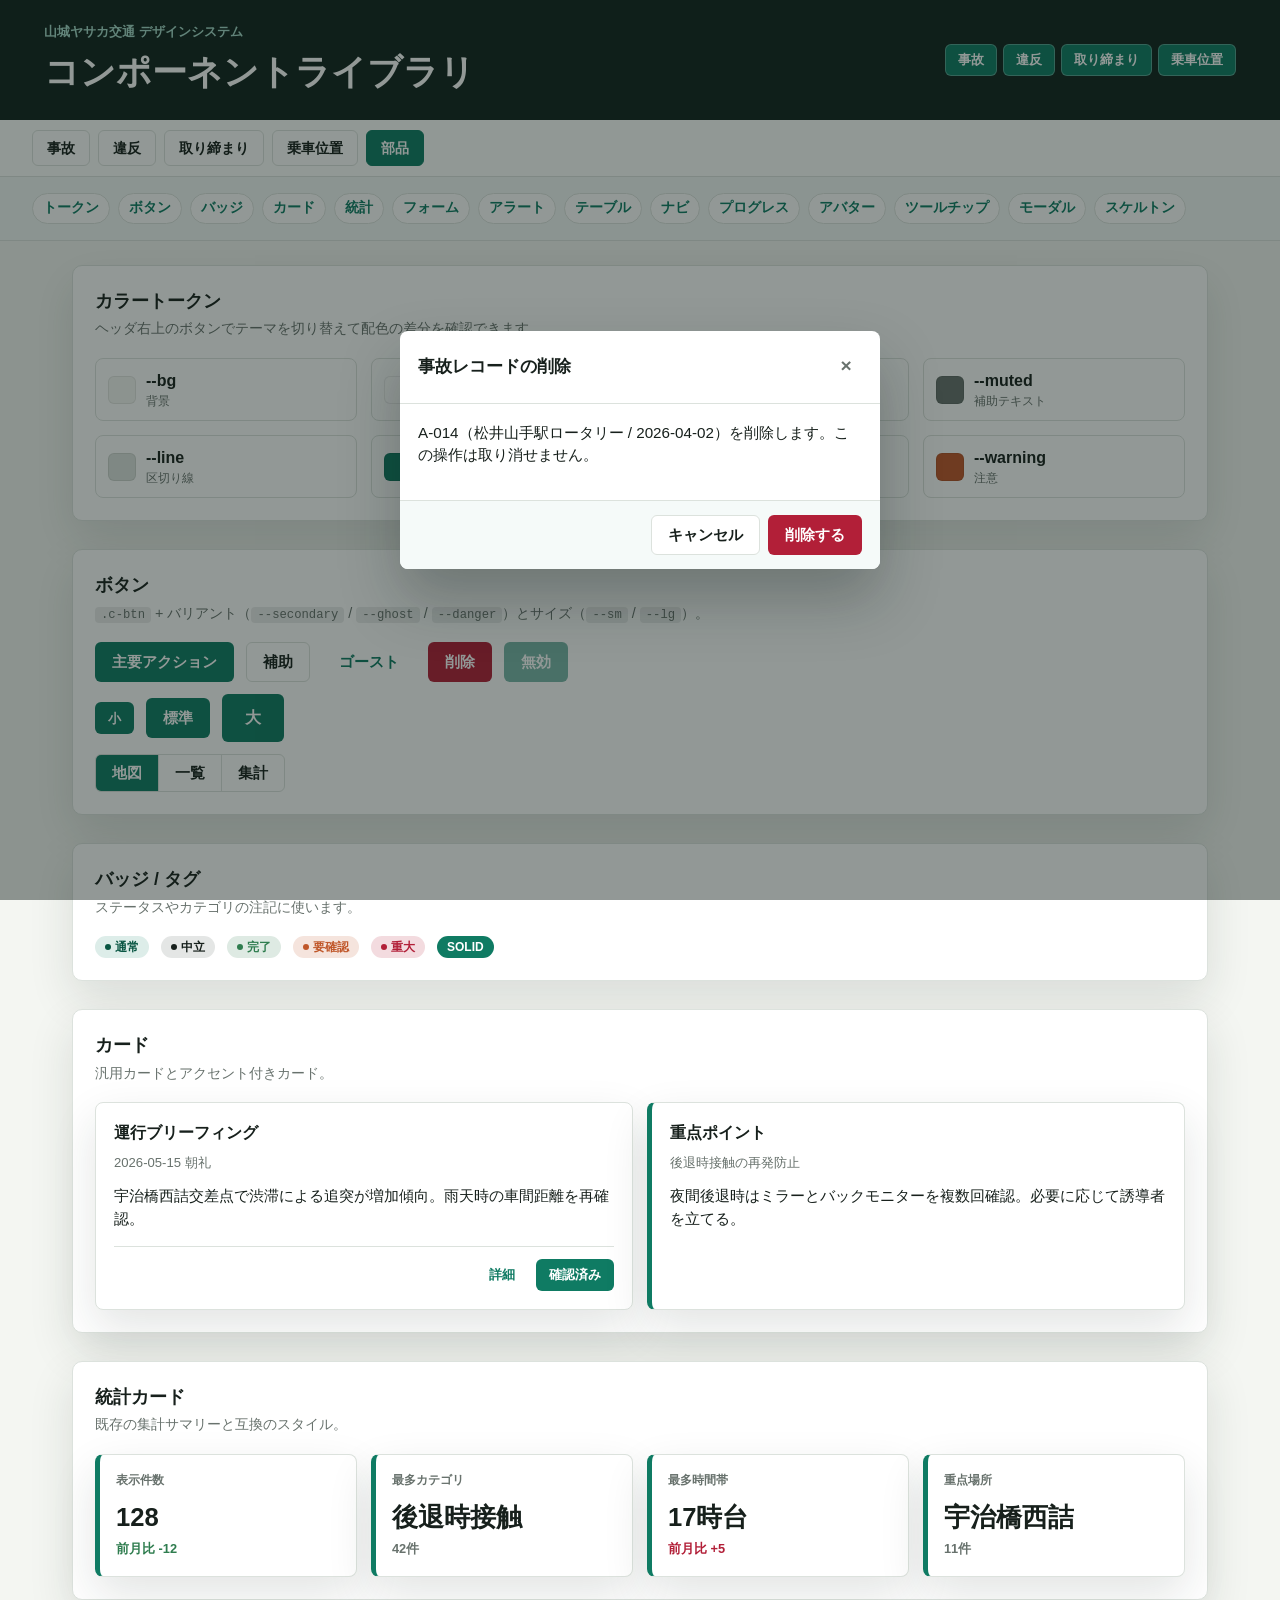
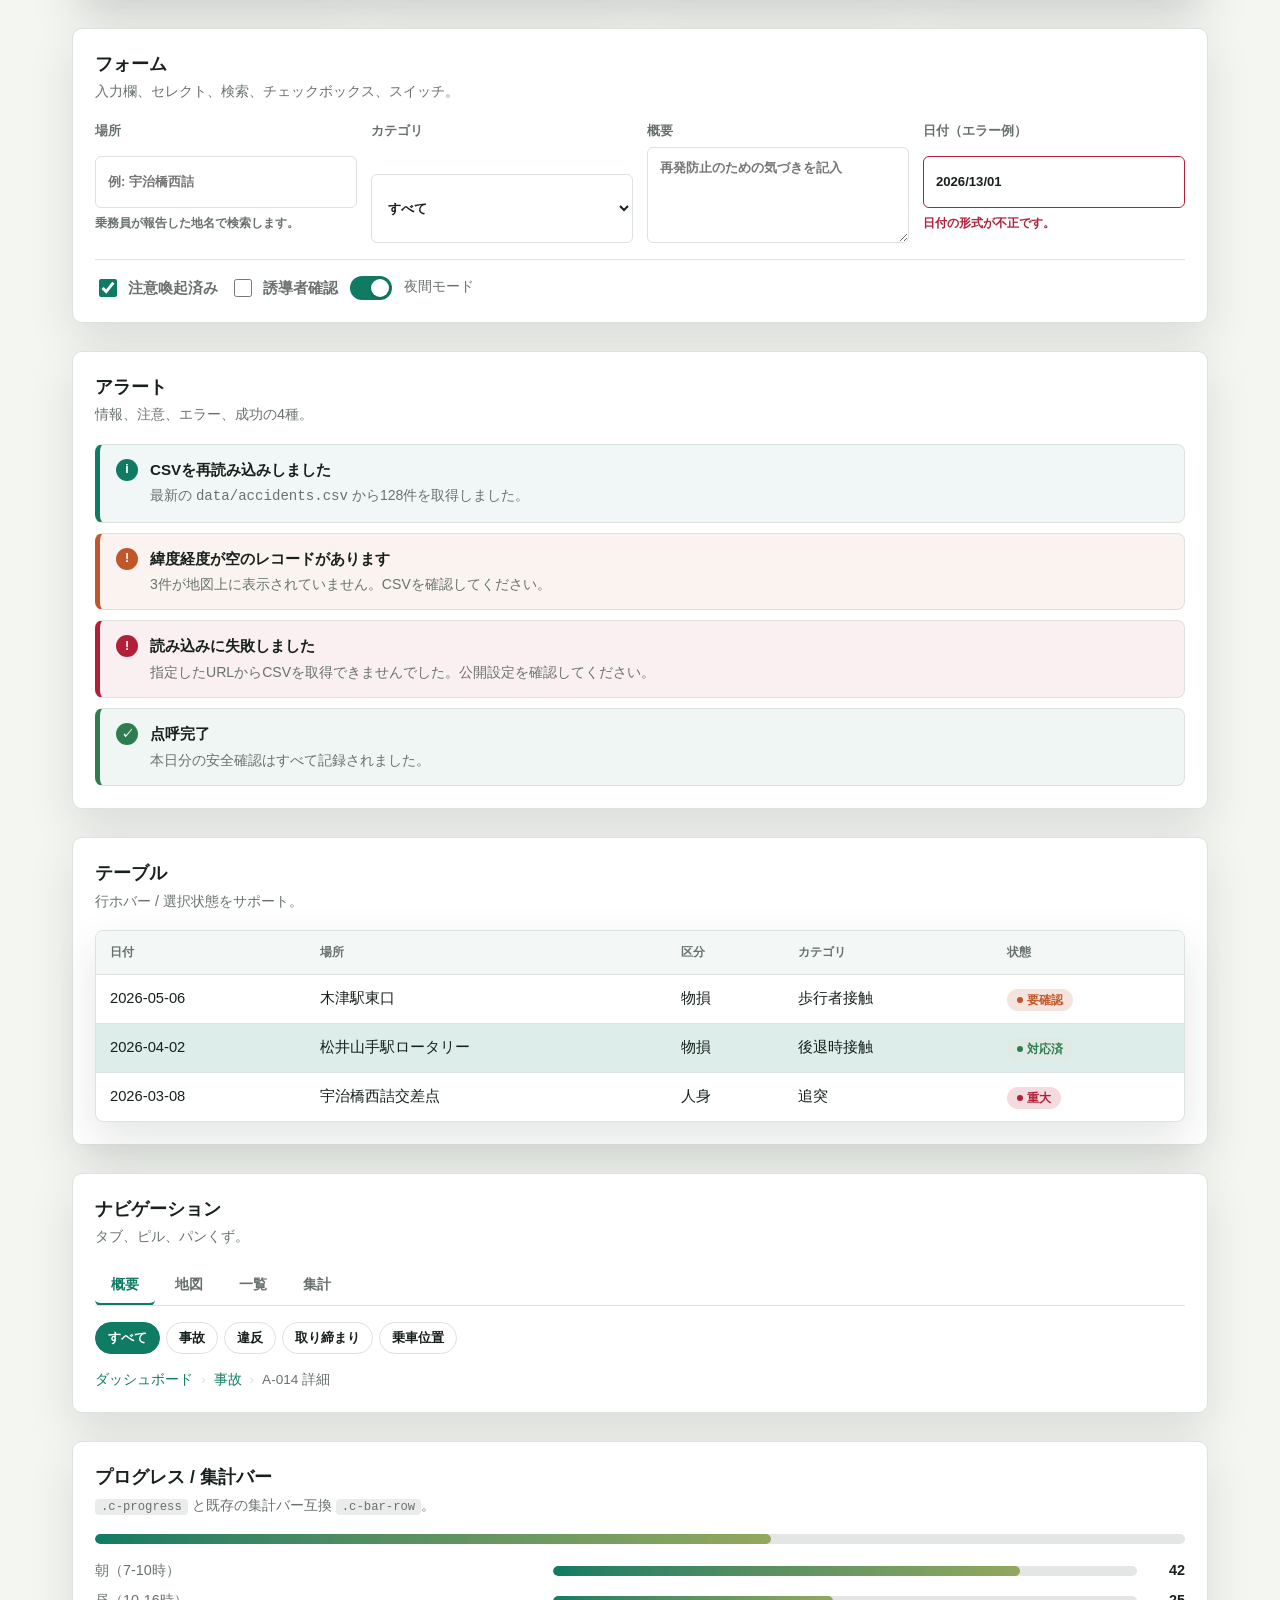
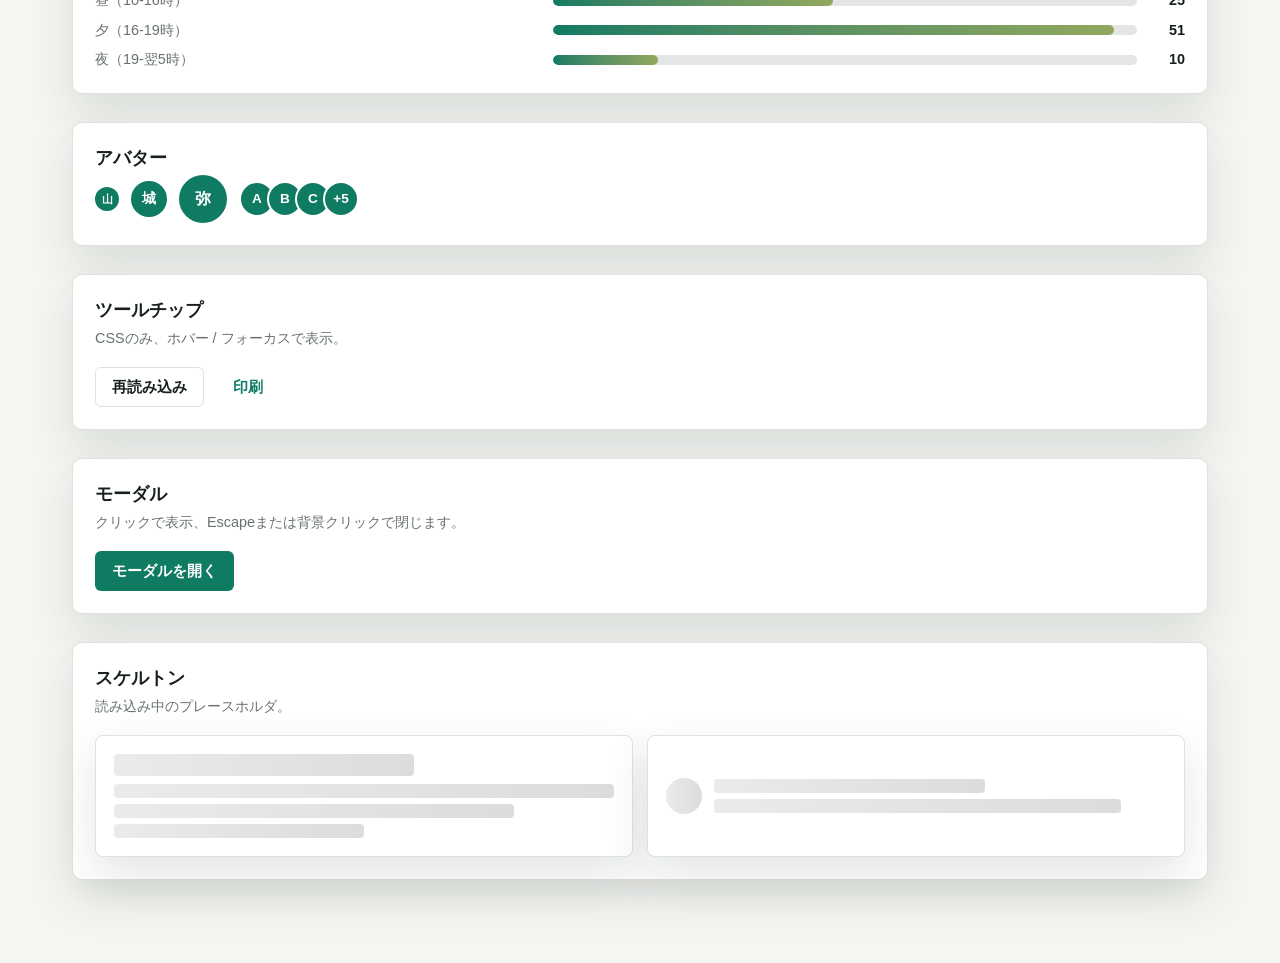
==== commit b27543a8: "コンポーネントライブラリを公開導線とドキュメントに組み込む - 4ページのナビに「部品」リンクを追加し、components.html へ移動できるように - components.html 側にも共" ====
--- a/components.html
+++ b/components.html
@@ -113,6 +113,14 @@
         <button type="button" data-theme="theme-pickups" aria-pressed="false">乗車位置</button>
       </div>
     </header>
+
+    <nav class="app-nav" aria-label="マップ切り替え">
+      <a href="./index.html" data-app-link="accidents">事故</a>
+      <a href="./violations.html" data-app-link="violations">違反</a>
+      <a href="./enforcement.html" data-app-link="enforcement">取り締まり</a>
+      <a href="./pickups.html" data-app-link="pickups">乗車位置</a>
+      <a href="./components.html" data-app-link="components" class="is-active">部品</a>
+    </nav>
 
     <nav class="showcase-toc" aria-label="セクション">
       <a href="#tokens">トークン</a>
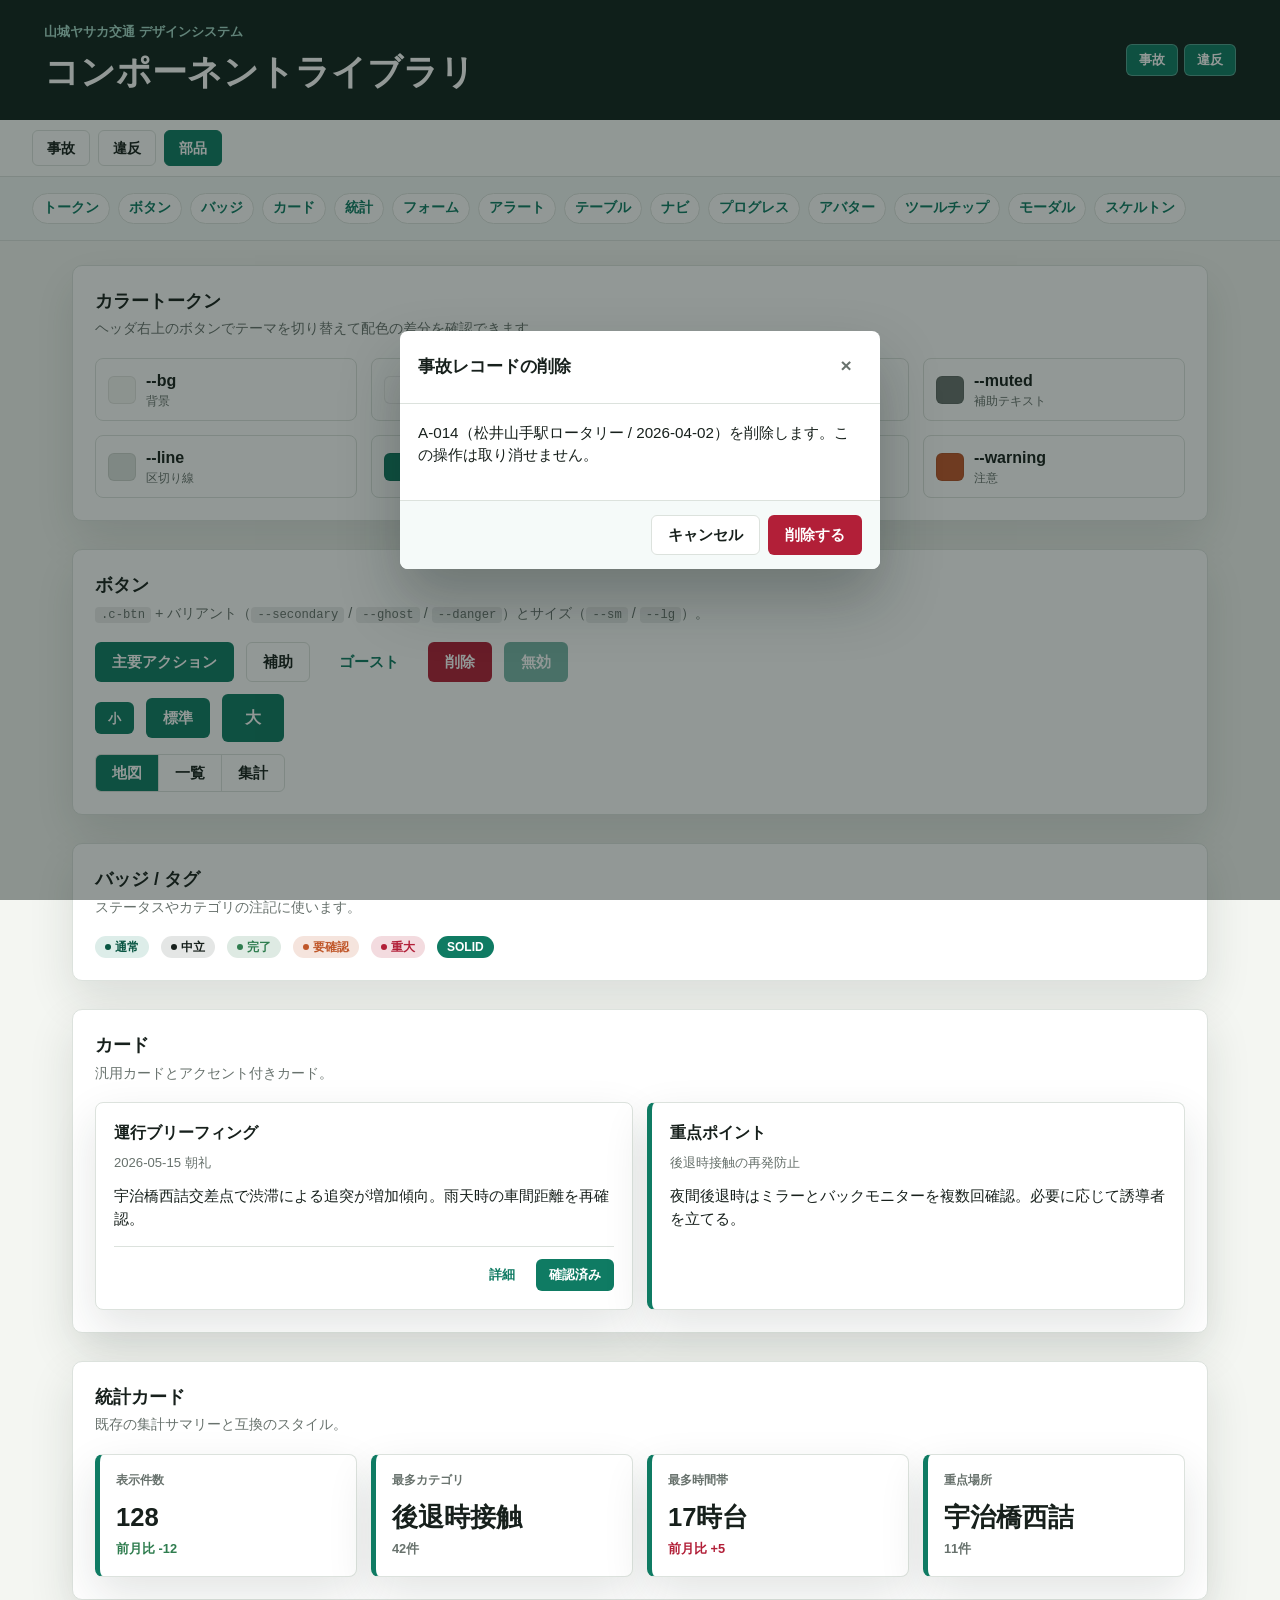
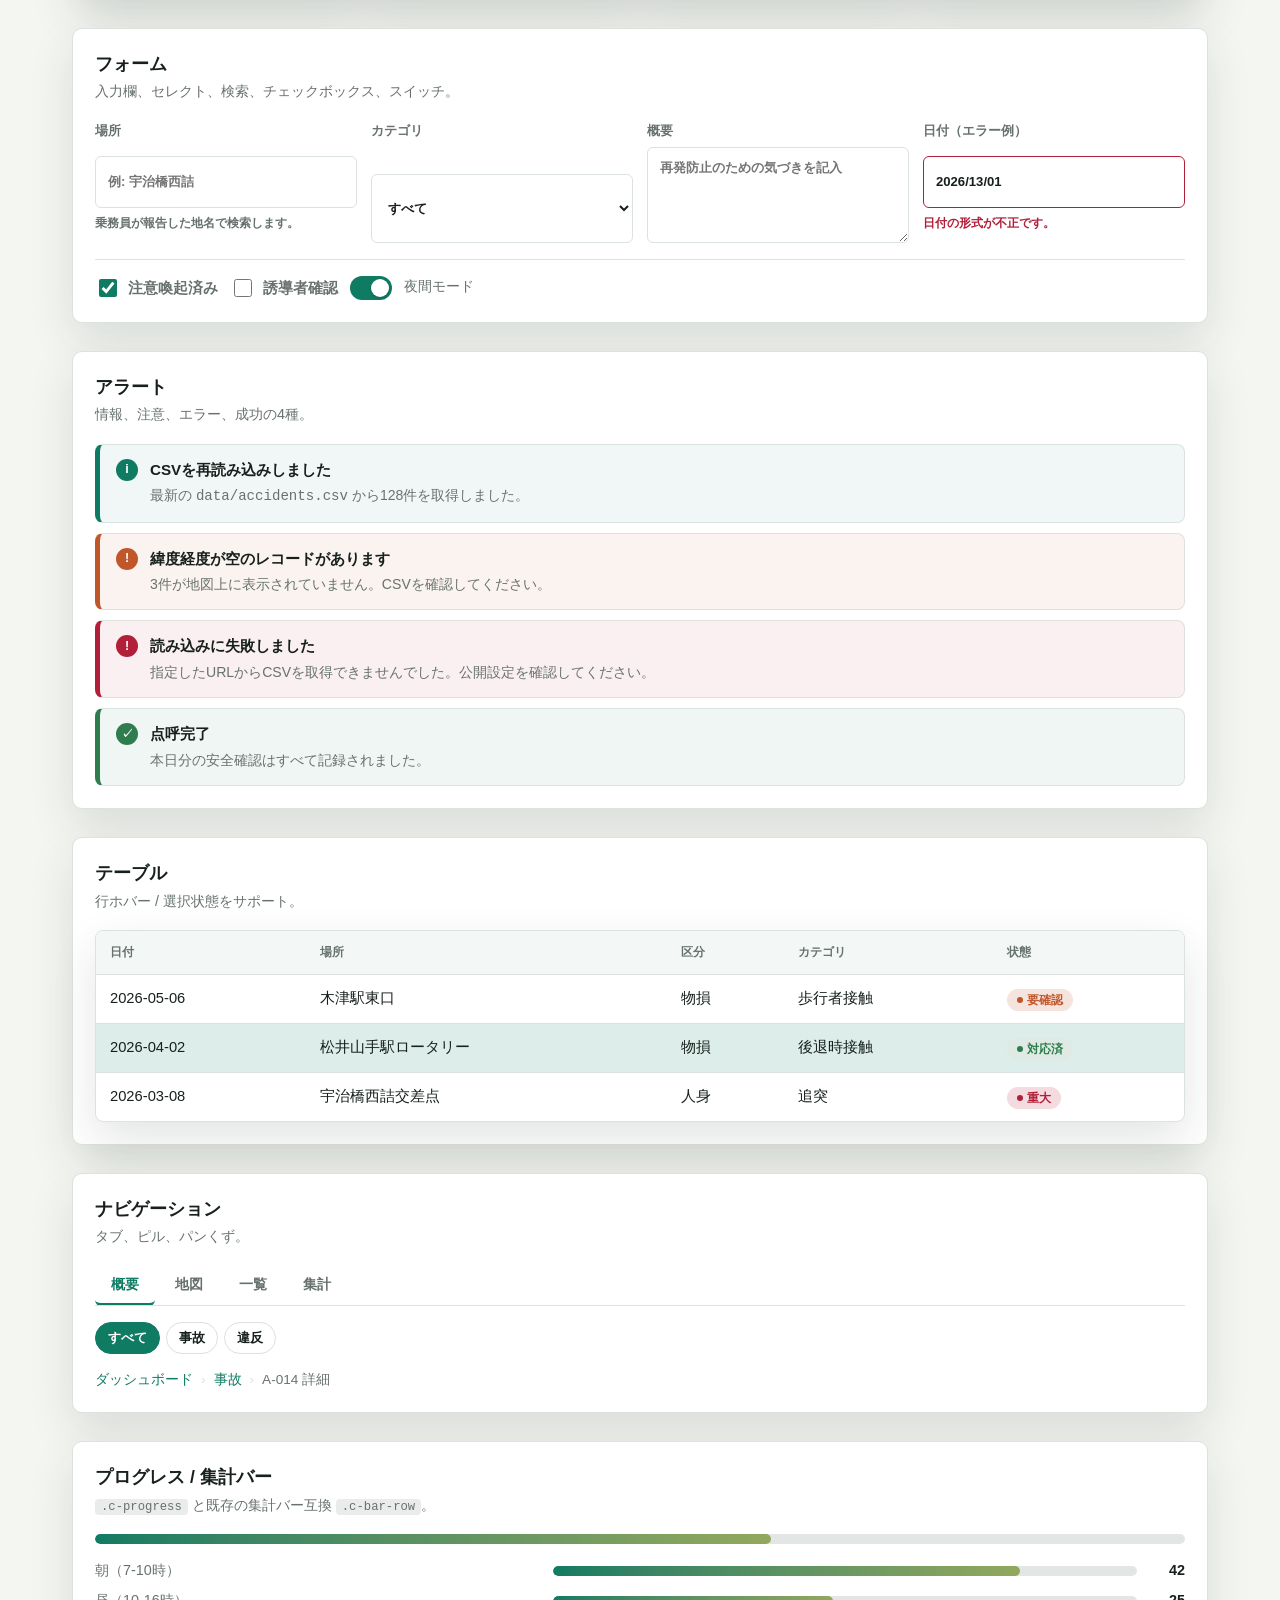
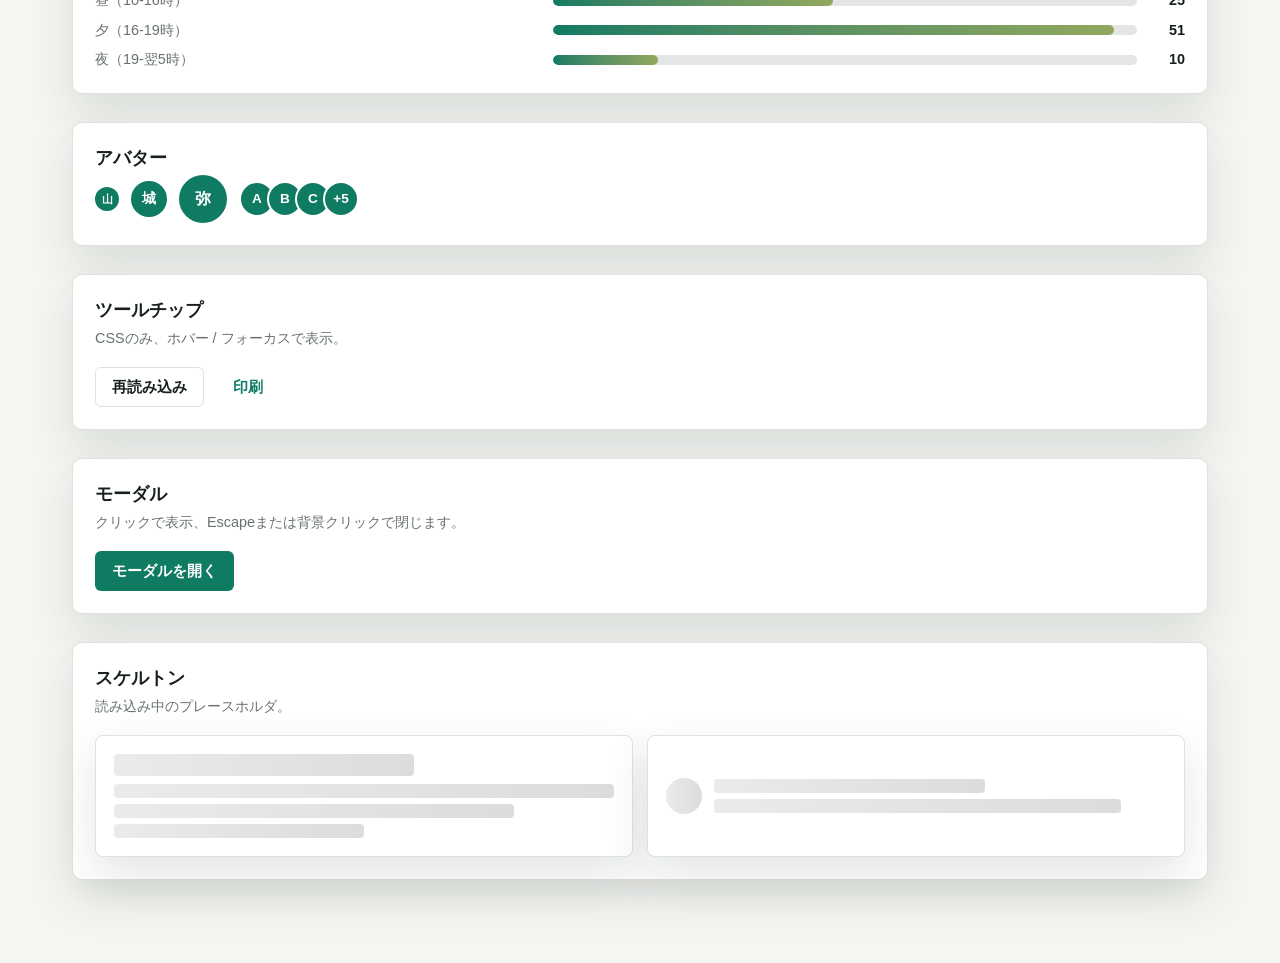
==== commit 817062d4: "取り締まり情報マップと乗車位置マップを削除 事故・違反の2ページ構成に整理： - enforcement.html / pickups.html とそれぞれのCSVを削除 - src/app.js の" ====
--- a/components.html
+++ b/components.html
@@ -109,16 +109,12 @@
       <div class="header-actions theme-picker" role="group" aria-label="テーマ切り替え">
         <button type="button" data-theme="theme-accidents" aria-pressed="true">事故</button>
         <button type="button" data-theme="theme-violations" aria-pressed="false">違反</button>
-        <button type="button" data-theme="theme-enforcement" aria-pressed="false">取り締まり</button>
-        <button type="button" data-theme="theme-pickups" aria-pressed="false">乗車位置</button>
       </div>
     </header>
 
     <nav class="app-nav" aria-label="マップ切り替え">
       <a href="./index.html" data-app-link="accidents">事故</a>
       <a href="./violations.html" data-app-link="violations">違反</a>
-      <a href="./enforcement.html" data-app-link="enforcement">取り締まり</a>
-      <a href="./pickups.html" data-app-link="pickups">乗車位置</a>
       <a href="./components.html" data-app-link="components" class="is-active">部品</a>
     </nav>
 
@@ -373,8 +369,6 @@
           <button class="c-pill" aria-pressed="true">すべて</button>
           <button class="c-pill" aria-pressed="false">事故</button>
           <button class="c-pill" aria-pressed="false">違反</button>
-          <button class="c-pill" aria-pressed="false">取り締まり</button>
-          <button class="c-pill" aria-pressed="false">乗車位置</button>
         </div>
         <div style="height:16px"></div>
         <nav class="c-breadcrumb" aria-label="パンくず">
@@ -493,7 +487,7 @@
 
     <script>
       // テーマ切り替え
-      const themes = ['theme-accidents','theme-violations','theme-enforcement','theme-pickups'];
+      const themes = ['theme-accidents','theme-violations'];
       document.querySelectorAll('.theme-picker button').forEach(btn => {
         btn.addEventListener('click', () => {
           const next = btn.dataset.theme;
--- a/src/styles.css
+++ b/src/styles.css
@@ -23,30 +23,6 @@
   --shadow: 0 18px 42px rgba(64, 42, 24, 0.12);
 }
 
-.theme-enforcement {
-  --bg: #eef4f6;
-  --panel: #ffffff;
-  --ink: #152025;
-  --muted: #61717a;
-  --line: #d5e1e6;
-  --accent: #246b86;
-  --accent-dark: #17485b;
-  --warning: #7d4bb3;
-  --shadow: 0 18px 42px rgba(19, 49, 61, 0.12);
-}
-
-.theme-pickups {
-  --bg: #f2f2f7;
-  --panel: #ffffff;
-  --ink: #1f1d2a;
-  --muted: #6d6878;
-  --line: #dedbe8;
-  --accent: #5c5aa7;
-  --accent-dark: #37356f;
-  --warning: #b35d2d;
-  --shadow: 0 18px 42px rgba(42, 38, 78, 0.12);
-}
-
 * {
   box-sizing: border-box;
 }
--- a/src/components.css
+++ b/src/components.css
@@ -1,6 +1,6 @@
 /* 山城ヤサカ交通 コンポーネントライブラリ
    既存の styles.css と同じトークン体系（--bg / --panel / --ink / --muted / --line / --accent / --warning / --shadow）に乗ります。
-   テーマクラス（.theme-accidents / .theme-violations / .theme-enforcement / .theme-pickups）で配色を切り替えられます。 */
+   テーマクラス（.theme-accidents / .theme-violations）で配色を切り替えられます。 */
 
 :root {
   --c-radius: 8px;
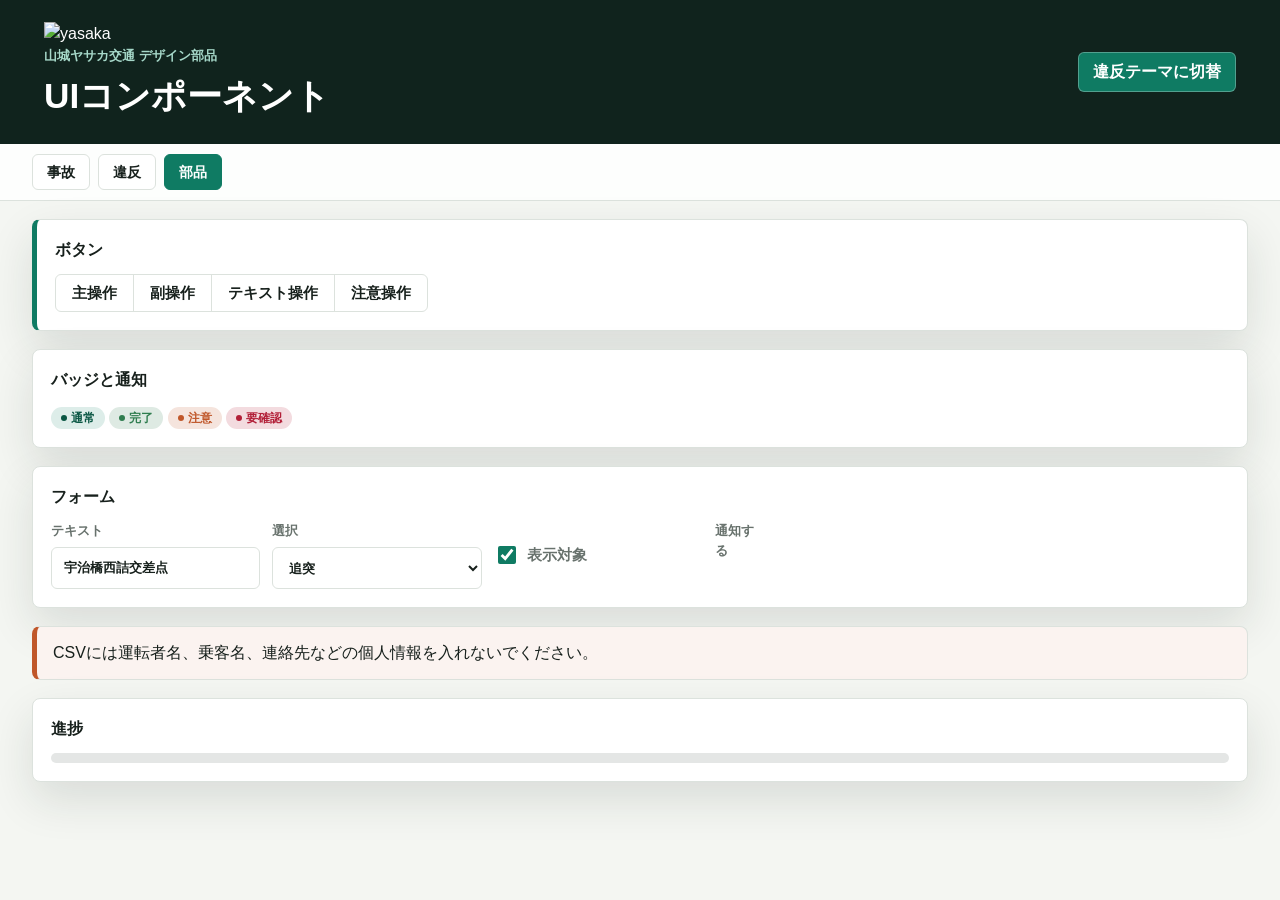
==== commit 76a0e30f: "Add files via upload" ====
--- a/components.html
+++ b/components.html
@@ -3,527 +3,77 @@
   <head>
     <meta charset="utf-8">
     <meta name="viewport" content="width=device-width, initial-scale=1">
-    <title>コンポーネントライブラリ | 山城ヤサカ交通</title>
+    <title>UIコンポーネント | 山城ヤサカ交通</title>
     <link rel="stylesheet" href="./src/styles.css">
     <link rel="stylesheet" href="./src/components.css">
-    <style>
-      /* showcase-only layout */
-      body { padding-bottom: 60px; }
-      .showcase-main {
-        padding: 24px clamp(12px, 3vw, 32px);
-        display: grid;
-        gap: 28px;
-        max-width: 1200px;
-        margin: 0 auto;
-      }
-      .showcase-section {
-        background: var(--panel);
-        border: 1px solid var(--line);
-        border-radius: 10px;
-        box-shadow: var(--shadow);
-        padding: 22px;
-      }
-      .showcase-section > h2 {
-        margin: 0 0 4px;
-        font-size: 1.1rem;
-      }
-      .showcase-section > p.lede {
-        margin: 0 0 18px;
-        color: var(--muted);
-        font-size: 0.9rem;
-      }
-      .showcase-row {
-        display: flex;
-        flex-wrap: wrap;
-        gap: 12px;
-        align-items: center;
-        margin-bottom: 12px;
-      }
-      .showcase-row:last-child { margin-bottom: 0; }
-      .showcase-grid {
-        display: grid;
-        gap: 14px;
-        grid-template-columns: repeat(auto-fit, minmax(220px, 1fr));
-      }
-      .showcase-toc {
-        display: flex;
-        flex-wrap: wrap;
-        gap: 8px;
-        padding: 16px clamp(12px, 3vw, 32px);
-        background: color-mix(in srgb, var(--accent) 6%, var(--panel));
-        border-bottom: 1px solid var(--line);
-      }
-      .showcase-toc a {
-        color: var(--accent);
-        text-decoration: none;
-        font-weight: 700;
-        font-size: 0.85rem;
-        padding: 4px 10px;
-        border-radius: 999px;
-        border: 1px solid var(--line);
-        background: var(--panel);
-      }
-      .theme-picker {
-        display: flex;
-        gap: 6px;
-      }
-      .theme-picker button {
-        min-height: 32px;
-        padding: 0 12px;
-        font-size: 0.82rem;
-      }
-      code.token {
-        background: color-mix(in srgb, var(--muted) 14%, var(--panel));
-        padding: 1px 6px;
-        border-radius: 4px;
-        font-size: 0.85em;
-      }
-      .swatch {
-        display: flex;
-        align-items: center;
-        gap: 10px;
-        padding: 10px 12px;
-        border: 1px solid var(--line);
-        border-radius: 8px;
-        background: var(--panel);
-      }
-      .swatch__chip {
-        width: 28px;
-        height: 28px;
-        border-radius: 6px;
-        border: 1px solid rgba(0,0,0,0.08);
-      }
-      .swatch small {
-        display: block;
-        color: var(--muted);
-        font-size: 0.72rem;
-      }
-    </style>
   </head>
-  <body data-app="components" class="theme-accidents">
+  <body>
     <header class="app-header">
-      <div>
-        <p class="eyebrow">山城ヤサカ交通 デザインシステム</p>
-        <h1>コンポーネントライブラリ</h1>
+      <div class="brand-lockup">
+        <img class="brand-logo" src="./assets/logo.webp" alt="yasaka">
+        <div>
+          <p class="eyebrow">山城ヤサカ交通 デザイン部品</p>
+          <h1>UIコンポーネント</h1>
+        </div>
       </div>
-      <div class="header-actions theme-picker" role="group" aria-label="テーマ切り替え">
-        <button type="button" data-theme="theme-accidents" aria-pressed="true">事故</button>
-        <button type="button" data-theme="theme-violations" aria-pressed="false">違反</button>
+      <div class="header-actions">
+        <button id="themeButton" type="button">違反テーマに切替</button>
       </div>
     </header>
 
-    <nav class="app-nav" aria-label="マップ切り替え">
-      <a href="./index.html" data-app-link="accidents">事故</a>
-      <a href="./violations.html" data-app-link="violations">違反</a>
-      <a href="./components.html" data-app-link="components" class="is-active">部品</a>
+    <nav class="app-nav" aria-label="ページ切り替え">
+      <a href="./index.html">事故</a>
+      <a href="./violations.html">違反</a>
+      <a href="./components.html" class="is-active">部品</a>
     </nav>
 
-    <nav class="showcase-toc" aria-label="セクション">
-      <a href="#tokens">トークン</a>
-      <a href="#buttons">ボタン</a>
-      <a href="#badges">バッジ</a>
-      <a href="#cards">カード</a>
-      <a href="#stats">統計</a>
-      <a href="#forms">フォーム</a>
-      <a href="#alerts">アラート</a>
-      <a href="#tables">テーブル</a>
-      <a href="#nav">ナビ</a>
-      <a href="#progress">プログレス</a>
-      <a href="#avatars">アバター</a>
-      <a href="#tooltip">ツールチップ</a>
-      <a href="#modal">モーダル</a>
-      <a href="#skeleton">スケルトン</a>
-    </nav>
-
-    <main class="showcase-main">
-
-      <section class="showcase-section" id="tokens">
-        <h2>カラートークン</h2>
-        <p class="lede">ヘッダ右上のボタンでテーマを切り替えて配色の差分を確認できます。</p>
-        <div class="showcase-grid">
-          <div class="swatch"><span class="swatch__chip" style="background:var(--bg)"></span><div><strong>--bg</strong><small>背景</small></div></div>
-          <div class="swatch"><span class="swatch__chip" style="background:var(--panel)"></span><div><strong>--panel</strong><small>パネル</small></div></div>
-          <div class="swatch"><span class="swatch__chip" style="background:var(--ink)"></span><div><strong>--ink</strong><small>本文</small></div></div>
-          <div class="swatch"><span class="swatch__chip" style="background:var(--muted)"></span><div><strong>--muted</strong><small>補助テキスト</small></div></div>
-          <div class="swatch"><span class="swatch__chip" style="background:var(--line)"></span><div><strong>--line</strong><small>区切り線</small></div></div>
-          <div class="swatch"><span class="swatch__chip" style="background:var(--accent)"></span><div><strong>--accent</strong><small>アクセント</small></div></div>
-          <div class="swatch"><span class="swatch__chip" style="background:var(--accent-dark)"></span><div><strong>--accent-dark</strong><small>濃いアクセント</small></div></div>
-          <div class="swatch"><span class="swatch__chip" style="background:var(--warning)"></span><div><strong>--warning</strong><small>注意</small></div></div>
+    <main class="dashboard">
+      <section class="c-card c-card--accent">
+        <h2>ボタン</h2>
+        <div class="c-btn-group">
+          <button class="c-btn" type="button">主操作</button>
+          <button class="c-btn c-btn--secondary" type="button">副操作</button>
+          <button class="c-btn c-btn--ghost" type="button">テキスト操作</button>
+          <button class="c-btn c-btn--danger" type="button">注意操作</button>
         </div>
       </section>
 
-      <section class="showcase-section" id="buttons">
-        <h2>ボタン</h2>
-        <p class="lede"><code class="token">.c-btn</code> + バリアント（<code class="token">--secondary</code> / <code class="token">--ghost</code> / <code class="token">--danger</code>）とサイズ（<code class="token">--sm</code> / <code class="token">--lg</code>）。</p>
-        <div class="showcase-row">
-          <button class="c-btn">主要アクション</button>
-          <button class="c-btn c-btn--secondary">補助</button>
-          <button class="c-btn c-btn--ghost">ゴースト</button>
-          <button class="c-btn c-btn--danger">削除</button>
-          <button class="c-btn" disabled>無効</button>
-        </div>
-        <div class="showcase-row">
-          <button class="c-btn c-btn--sm">小</button>
-          <button class="c-btn">標準</button>
-          <button class="c-btn c-btn--lg">大</button>
-        </div>
-        <div class="showcase-row">
-          <div class="c-btn-group" role="group" aria-label="表示切替">
-            <button class="c-btn" aria-pressed="true">地図</button>
-            <button class="c-btn" aria-pressed="false">一覧</button>
-            <button class="c-btn" aria-pressed="false">集計</button>
-          </div>
+      <section class="c-card">
+        <h2>バッジと通知</h2>
+        <div class="c-inline">
+          <span class="c-badge">通常</span>
+          <span class="c-badge c-badge--success">完了</span>
+          <span class="c-badge c-badge--warning">注意</span>
+          <span class="c-badge c-badge--danger">要確認</span>
         </div>
       </section>
 
-      <section class="showcase-section" id="badges">
-        <h2>バッジ / タグ</h2>
-        <p class="lede">ステータスやカテゴリの注記に使います。</p>
-        <div class="showcase-row">
-          <span class="c-badge">通常</span>
-          <span class="c-badge c-badge--neutral">中立</span>
-          <span class="c-badge c-badge--success">完了</span>
-          <span class="c-badge c-badge--warning">要確認</span>
-          <span class="c-badge c-badge--danger">重大</span>
-          <span class="c-badge c-badge--solid c-badge--no-dot">SOLID</span>
+      <section class="c-card">
+        <h2>フォーム</h2>
+        <div class="filter-grid">
+          <label class="c-field">テキスト<input class="c-input" value="宇治橋西詰交差点"></label>
+          <label class="c-field">選択<select class="c-select"><option>追突</option><option>速度超過</option></select></label>
+          <label class="c-check"><input type="checkbox" checked> 表示対象</label>
+          <label class="c-switch"><input type="checkbox"> 通知する</label>
         </div>
       </section>
 
-      <section class="showcase-section" id="cards">
-        <h2>カード</h2>
-        <p class="lede">汎用カードとアクセント付きカード。</p>
-        <div class="showcase-grid">
-          <article class="c-card">
-            <h3 class="c-card__title">運行ブリーフィング</h3>
-            <p class="c-card__meta">2026-05-15 朝礼</p>
-            <p class="c-card__body">宇治橋西詰交差点で渋滞による追突が増加傾向。雨天時の車間距離を再確認。</p>
-            <footer class="c-card__footer">
-              <button class="c-btn c-btn--ghost c-btn--sm">詳細</button>
-              <button class="c-btn c-btn--sm">確認済み</button>
-            </footer>
-          </article>
-          <article class="c-card c-card--accent">
-            <h3 class="c-card__title">重点ポイント</h3>
-            <p class="c-card__meta">後退時接触の再発防止</p>
-            <p class="c-card__body">夜間後退時はミラーとバックモニターを複数回確認。必要に応じて誘導者を立てる。</p>
-          </article>
-        </div>
+      <section class="c-alert c-alert--warning">
+        CSVには運転者名、乗客名、連絡先などの個人情報を入れないでください。
       </section>
 
-      <section class="showcase-section" id="stats">
-        <h2>統計カード</h2>
-        <p class="lede">既存の集計サマリーと互換のスタイル。</p>
-        <div class="showcase-grid">
-          <article class="c-stat">
-            <span class="c-stat__label">表示件数</span>
-            <strong class="c-stat__value">128</strong>
-            <span class="c-stat__delta c-stat__delta--down">前月比 -12</span>
-          </article>
-          <article class="c-stat">
-            <span class="c-stat__label">最多カテゴリ</span>
-            <strong class="c-stat__value">後退時接触</strong>
-            <span class="c-stat__delta">42件</span>
-          </article>
-          <article class="c-stat">
-            <span class="c-stat__label">最多時間帯</span>
-            <strong class="c-stat__value">17時台</strong>
-            <span class="c-stat__delta c-stat__delta--up">前月比 +5</span>
-          </article>
-          <article class="c-stat">
-            <span class="c-stat__label">重点場所</span>
-            <strong class="c-stat__value">宇治橋西詰</strong>
-            <span class="c-stat__delta">11件</span>
-          </article>
-        </div>
+      <section class="c-card">
+        <h2>進捗</h2>
+        <div class="c-progress"><span style="width: 68%"></span></div>
       </section>
-
-      <section class="showcase-section" id="forms">
-        <h2>フォーム</h2>
-        <p class="lede">入力欄、セレクト、検索、チェックボックス、スイッチ。</p>
-        <div class="showcase-grid">
-          <label class="c-field">
-            <span class="c-label">場所</span>
-            <input class="c-input" type="text" placeholder="例: 宇治橋西詰">
-            <span class="c-field__hint">乗務員が報告した地名で検索します。</span>
-          </label>
-          <label class="c-field">
-            <span class="c-label">カテゴリ</span>
-            <select class="c-select">
-              <option>すべて</option>
-              <option>後退時接触</option>
-              <option>追突</option>
-              <option>歩行者接触</option>
-            </select>
-          </label>
-          <label class="c-field">
-            <span class="c-label">概要</span>
-            <textarea class="c-textarea" placeholder="再発防止のための気づきを記入"></textarea>
-          </label>
-          <label class="c-field">
-            <span class="c-label">日付（エラー例）</span>
-            <input class="c-input c-input--invalid" type="text" value="2026/13/01">
-            <span class="c-field__error">日付の形式が不正です。</span>
-          </label>
-        </div>
-        <hr class="c-divider">
-        <div class="showcase-row">
-          <label class="c-check"><input type="checkbox" checked> 注意喚起済み</label>
-          <label class="c-check"><input type="checkbox"> 誘導者確認</label>
-          <label class="c-switch">
-            <input type="checkbox" checked>
-            <span class="c-switch__track"></span>
-          </label>
-          <span style="color:var(--muted);font-size:0.85rem;">夜間モード</span>
-        </div>
-      </section>
-
-      <section class="showcase-section" id="alerts">
-        <h2>アラート</h2>
-        <p class="lede">情報、注意、エラー、成功の4種。</p>
-        <div style="display:grid;gap:10px;">
-          <div class="c-alert">
-            <span class="c-alert__icon" aria-hidden="true">i</span>
-            <div>
-              <p class="c-alert__title">CSVを再読み込みしました</p>
-              <p class="c-alert__body">最新の <code>data/accidents.csv</code> から128件を取得しました。</p>
-            </div>
-          </div>
-          <div class="c-alert c-alert--warning">
-            <span class="c-alert__icon" aria-hidden="true">!</span>
-            <div>
-              <p class="c-alert__title">緯度経度が空のレコードがあります</p>
-              <p class="c-alert__body">3件が地図上に表示されていません。CSVを確認してください。</p>
-            </div>
-          </div>
-          <div class="c-alert c-alert--danger">
-            <span class="c-alert__icon" aria-hidden="true">!</span>
-            <div>
-              <p class="c-alert__title">読み込みに失敗しました</p>
-              <p class="c-alert__body">指定したURLからCSVを取得できませんでした。公開設定を確認してください。</p>
-            </div>
-          </div>
-          <div class="c-alert c-alert--success">
-            <span class="c-alert__icon" aria-hidden="true">✓</span>
-            <div>
-              <p class="c-alert__title">点呼完了</p>
-              <p class="c-alert__body">本日分の安全確認はすべて記録されました。</p>
-            </div>
-          </div>
-        </div>
-      </section>
-
-      <section class="showcase-section" id="tables">
-        <h2>テーブル</h2>
-        <p class="lede">行ホバー / 選択状態をサポート。</p>
-        <div class="c-table-wrap">
-          <div class="c-table-scroll">
-            <table class="c-table">
-              <thead>
-                <tr>
-                  <th>日付</th>
-                  <th>場所</th>
-                  <th>区分</th>
-                  <th>カテゴリ</th>
-                  <th>状態</th>
-                </tr>
-              </thead>
-              <tbody>
-                <tr>
-                  <td>2026-05-06</td>
-                  <td>木津駅東口</td>
-                  <td>物損</td>
-                  <td>歩行者接触</td>
-                  <td><span class="c-badge c-badge--warning">要確認</span></td>
-                </tr>
-                <tr class="is-selected">
-                  <td>2026-04-02</td>
-                  <td>松井山手駅ロータリー</td>
-                  <td>物損</td>
-                  <td>後退時接触</td>
-                  <td><span class="c-badge c-badge--success">対応済</span></td>
-                </tr>
-                <tr>
-                  <td>2026-03-08</td>
-                  <td>宇治橋西詰交差点</td>
-                  <td>人身</td>
-                  <td>追突</td>
-                  <td><span class="c-badge c-badge--danger">重大</span></td>
-                </tr>
-              </tbody>
-            </table>
-          </div>
-        </div>
-      </section>
-
-      <section class="showcase-section" id="nav">
-        <h2>ナビゲーション</h2>
-        <p class="lede">タブ、ピル、パンくず。</p>
-        <div class="c-tabs" role="tablist">
-          <button class="c-tab" role="tab" aria-selected="true">概要</button>
-          <button class="c-tab" role="tab" aria-selected="false">地図</button>
-          <button class="c-tab" role="tab" aria-selected="false">一覧</button>
-          <button class="c-tab" role="tab" aria-selected="false">集計</button>
-        </div>
-        <div style="height:16px"></div>
-        <div class="c-pills">
-          <button class="c-pill" aria-pressed="true">すべて</button>
-          <button class="c-pill" aria-pressed="false">事故</button>
-          <button class="c-pill" aria-pressed="false">違反</button>
-        </div>
-        <div style="height:16px"></div>
-        <nav class="c-breadcrumb" aria-label="パンくず">
-          <a href="#">ダッシュボード</a>
-          <span class="c-breadcrumb__sep">›</span>
-          <a href="#">事故</a>
-          <span class="c-breadcrumb__sep">›</span>
-          <span aria-current="page">A-014 詳細</span>
-        </nav>
-      </section>
-
-      <section class="showcase-section" id="progress">
-        <h2>プログレス / 集計バー</h2>
-        <p class="lede"><code class="token">.c-progress</code> と既存の集計バー互換 <code class="token">.c-bar-row</code>。</p>
-        <div class="c-progress" style="margin-bottom:16px"><div class="c-progress__bar" style="width:62%"></div></div>
-        <div style="display:grid;gap:8px;">
-          <div class="c-bar-row">
-            <span>朝（7-10時）</span>
-            <div class="c-progress"><div class="c-progress__bar" style="width:80%"></div></div>
-            <strong>42</strong>
-          </div>
-          <div class="c-bar-row">
-            <span>昼（10-16時）</span>
-            <div class="c-progress"><div class="c-progress__bar" style="width:48%"></div></div>
-            <strong>25</strong>
-          </div>
-          <div class="c-bar-row">
-            <span>夕（16-19時）</span>
-            <div class="c-progress"><div class="c-progress__bar" style="width:96%"></div></div>
-            <strong>51</strong>
-          </div>
-          <div class="c-bar-row">
-            <span>夜（19-翌5時）</span>
-            <div class="c-progress"><div class="c-progress__bar" style="width:18%"></div></div>
-            <strong>10</strong>
-          </div>
-        </div>
-      </section>
-
-      <section class="showcase-section" id="avatars">
-        <h2>アバター</h2>
-        <div class="showcase-row">
-          <span class="c-avatar c-avatar--sm">山</span>
-          <span class="c-avatar">城</span>
-          <span class="c-avatar c-avatar--lg">弥</span>
-          <div class="c-avatar-stack" aria-label="3名">
-            <span class="c-avatar">A</span>
-            <span class="c-avatar">B</span>
-            <span class="c-avatar">C</span>
-            <span class="c-avatar">+5</span>
-          </div>
-        </div>
-      </section>
-
-      <section class="showcase-section" id="tooltip">
-        <h2>ツールチップ</h2>
-        <p class="lede">CSSのみ、ホバー / フォーカスで表示。</p>
-        <div class="showcase-row">
-          <span class="c-tooltip">
-            <button class="c-btn c-btn--secondary">再読み込み</button>
-            <span class="c-tooltip__content" role="tooltip">data/*.csv を再取得</span>
-          </span>
-          <span class="c-tooltip">
-            <button class="c-btn c-btn--ghost">印刷</button>
-            <span class="c-tooltip__content" role="tooltip">A4で最適化されます</span>
-          </span>
-        </div>
-      </section>
-
-      <section class="showcase-section" id="modal">
-        <h2>モーダル</h2>
-        <p class="lede">クリックで表示、Escapeまたは背景クリックで閉じます。</p>
-        <button class="c-btn" id="openModal">モーダルを開く</button>
-
-        <div class="c-modal-backdrop" id="modalBackdrop" hidden>
-          <div class="c-modal" role="dialog" aria-modal="true" aria-labelledby="modalTitle">
-            <header class="c-modal__header">
-              <h3 class="c-modal__title" id="modalTitle">事故レコードの削除</h3>
-              <button class="c-modal__close" id="closeModal" aria-label="閉じる">×</button>
-            </header>
-            <div class="c-modal__body">
-              <p>A-014（松井山手駅ロータリー / 2026-04-02）を削除します。この操作は取り消せません。</p>
-            </div>
-            <footer class="c-modal__footer">
-              <button class="c-btn c-btn--secondary" data-modal-dismiss>キャンセル</button>
-              <button class="c-btn c-btn--danger" data-modal-dismiss>削除する</button>
-            </footer>
-          </div>
-        </div>
-      </section>
-
-      <section class="showcase-section" id="skeleton">
-        <h2>スケルトン</h2>
-        <p class="lede">読み込み中のプレースホルダ。</p>
-        <div class="showcase-grid">
-          <div class="c-card">
-            <span class="c-skeleton c-skeleton--title"></span>
-            <div style="height:8px"></div>
-            <span class="c-skeleton"></span>
-            <div style="height:6px"></div>
-            <span class="c-skeleton" style="width:80%"></span>
-            <div style="height:6px"></div>
-            <span class="c-skeleton" style="width:50%"></span>
-          </div>
-          <div class="c-card" style="display:flex;gap:12px;align-items:center;">
-            <span class="c-skeleton c-skeleton--circle"></span>
-            <div style="flex:1;display:grid;gap:6px;">
-              <span class="c-skeleton" style="width:60%"></span>
-              <span class="c-skeleton" style="width:90%"></span>
-            </div>
-          </div>
-        </div>
-      </section>
-
     </main>
 
     <script>
-      // テーマ切り替え
-      const themes = ['theme-accidents','theme-violations'];
-      document.querySelectorAll('.theme-picker button').forEach(btn => {
-        btn.addEventListener('click', () => {
-          const next = btn.dataset.theme;
-          themes.forEach(t => document.body.classList.remove(t));
-          document.body.classList.add(next);
-          document.querySelectorAll('.theme-picker button').forEach(b => {
-            b.setAttribute('aria-pressed', b === btn ? 'true' : 'false');
-          });
-        });
+      const button = document.querySelector('#themeButton');
+      button.addEventListener('click', () => {
+        document.body.classList.toggle('theme-violations');
+        button.textContent = document.body.classList.contains('theme-violations') ? '事故テーマに切替' : '違反テーマに切替';
       });
-
-      // タブ / ピル / ボタングループのトグル
-      document.querySelectorAll('[role="tablist"]').forEach(list => {
-        list.addEventListener('click', e => {
-          const tab = e.target.closest('[role="tab"]');
-          if (!tab) return;
-          list.querySelectorAll('[role="tab"]').forEach(t => t.setAttribute('aria-selected', t === tab ? 'true' : 'false'));
-        });
-      });
-      document.querySelectorAll('.c-pills, .c-btn-group').forEach(group => {
-        group.addEventListener('click', e => {
-          const item = e.target.closest('.c-pill, .c-btn');
-          if (!item || !group.contains(item)) return;
-          group.querySelectorAll('.c-pill, .c-btn').forEach(b => b.setAttribute('aria-pressed', b === item ? 'true' : 'false'));
-        });
-      });
-
-      // モーダル
-      const backdrop = document.getElementById('modalBackdrop');
-      const openModal = () => { backdrop.hidden = false; };
-      const closeModal = () => { backdrop.hidden = true; };
-      document.getElementById('openModal').addEventListener('click', openModal);
-      document.getElementById('closeModal').addEventListener('click', closeModal);
-      backdrop.addEventListener('click', e => { if (e.target === backdrop) closeModal(); });
-      document.querySelectorAll('[data-modal-dismiss]').forEach(b => b.addEventListener('click', closeModal));
-      document.addEventListener('keydown', e => { if (e.key === 'Escape') closeModal(); });
     </script>
   </body>
 </html>
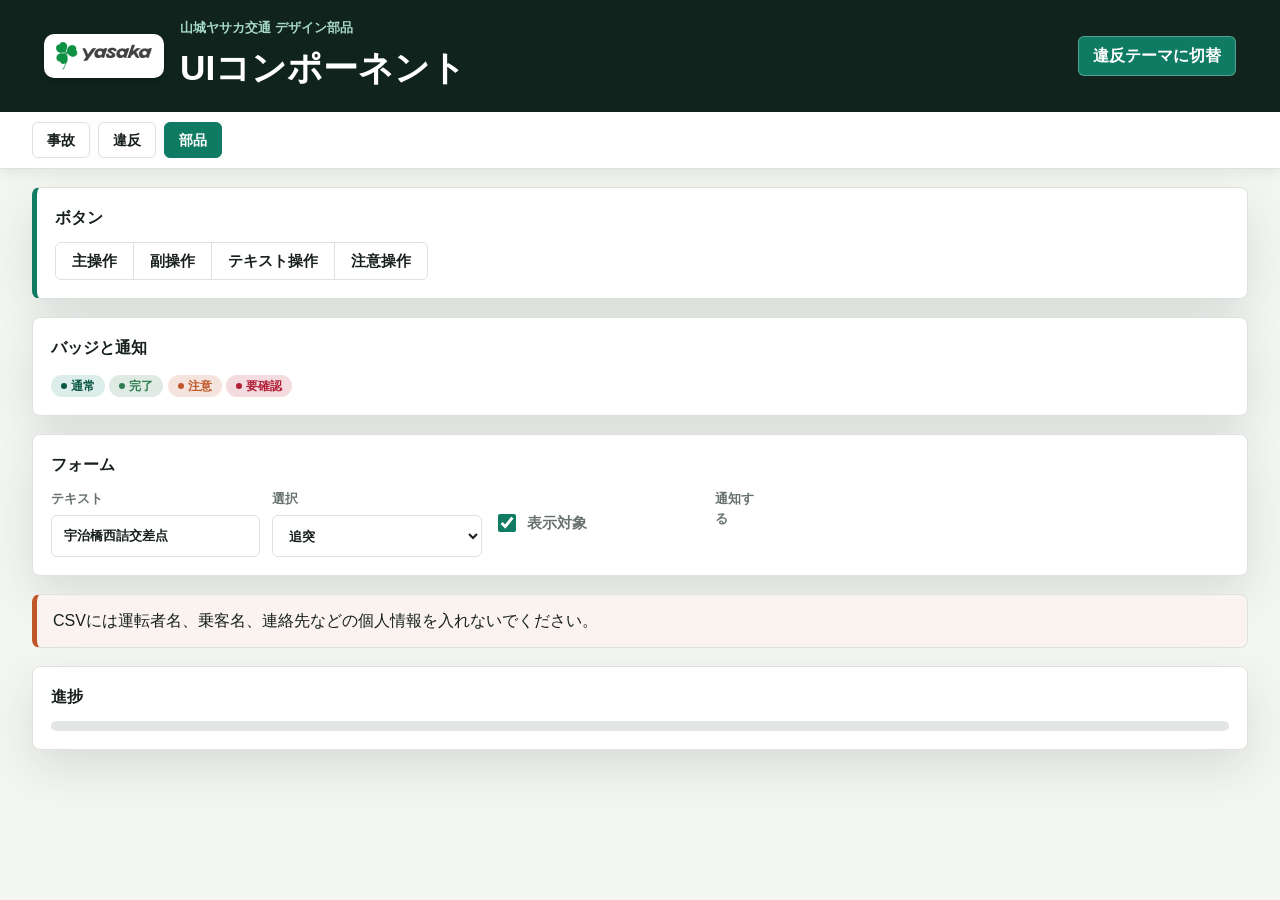
==== commit 3491d345: "main の最新構成に合わせてブランドロックアップ＋固定ヘッダーを5ページに適用 - assets/logo.png: 提供されたロゴ画像から切り抜いた透過 PNG - 5ページ（事故・違反・取締・乗" ====
--- a/components.html
+++ b/components.html
@@ -8,9 +8,10 @@
     <link rel="stylesheet" href="./src/components.css">
   </head>
   <body>
+    <div class="site-top">
     <header class="app-header">
       <div class="brand-lockup">
-        <img class="brand-logo" src="./assets/logo.webp" alt="yasaka">
+        <img class="brand-logo" src="./assets/logo.png" alt="yasaka">
         <div>
           <p class="eyebrow">山城ヤサカ交通 デザイン部品</p>
           <h1>UIコンポーネント</h1>
@@ -26,6 +27,7 @@
       <a href="./violations.html">違反</a>
       <a href="./components.html" class="is-active">部品</a>
     </nav>
+    </div>
 
     <main class="dashboard">
       <section class="c-card c-card--accent">
--- a/src/styles.css
+++ b/src/styles.css
@@ -23,6 +23,30 @@
   --shadow: 0 18px 42px rgba(64, 42, 24, 0.12);
 }
 
+.theme-enforcement {
+  --bg: #eef4f6;
+  --panel: #ffffff;
+  --ink: #152025;
+  --muted: #61717a;
+  --line: #d5e1e6;
+  --accent: #246b86;
+  --accent-dark: #17485b;
+  --warning: #7d4bb3;
+  --shadow: 0 18px 42px rgba(19, 49, 61, 0.12);
+}
+
+.theme-pickups {
+  --bg: #f2f2f7;
+  --panel: #ffffff;
+  --ink: #1f1d2a;
+  --muted: #6d6878;
+  --line: #dedbe8;
+  --accent: #5c5aa7;
+  --accent-dark: #37356f;
+  --warning: #b35d2d;
+  --shadow: 0 18px 42px rgba(42, 38, 78, 0.12);
+}
+
 * {
   box-sizing: border-box;
 }
@@ -41,14 +65,56 @@
   font: inherit;
 }
 
+.site-top {
+  position: sticky;
+  top: 0;
+  z-index: 30;
+  box-shadow: 0 2px 14px rgba(15, 32, 26, 0.1);
+}
+
+@media print {
+  .site-top {
+    position: static;
+    box-shadow: none;
+  }
+}
+
 .app-header {
   display: flex;
   align-items: center;
   justify-content: space-between;
   gap: 20px;
-  padding: 22px clamp(16px, 4vw, 44px);
+  padding: 18px clamp(16px, 4vw, 44px);
   background: #10231d;
   color: #fff;
+}
+
+.brand-lockup {
+  display: flex;
+  align-items: center;
+  gap: 16px;
+  min-width: 0;
+}
+
+.brand-lockup .brand-logo {
+  display: block;
+  height: 44px;
+  width: auto;
+  background: #ffffff;
+  padding: 6px 10px;
+  border-radius: 10px;
+  box-shadow: 0 2px 6px rgba(0, 0, 0, 0.18);
+  flex-shrink: 0;
+}
+
+@media (max-width: 600px) {
+  .brand-lockup {
+    gap: 10px;
+  }
+  .brand-lockup .brand-logo {
+    height: 32px;
+    padding: 4px 8px;
+  }
 }
 
 .app-nav {
